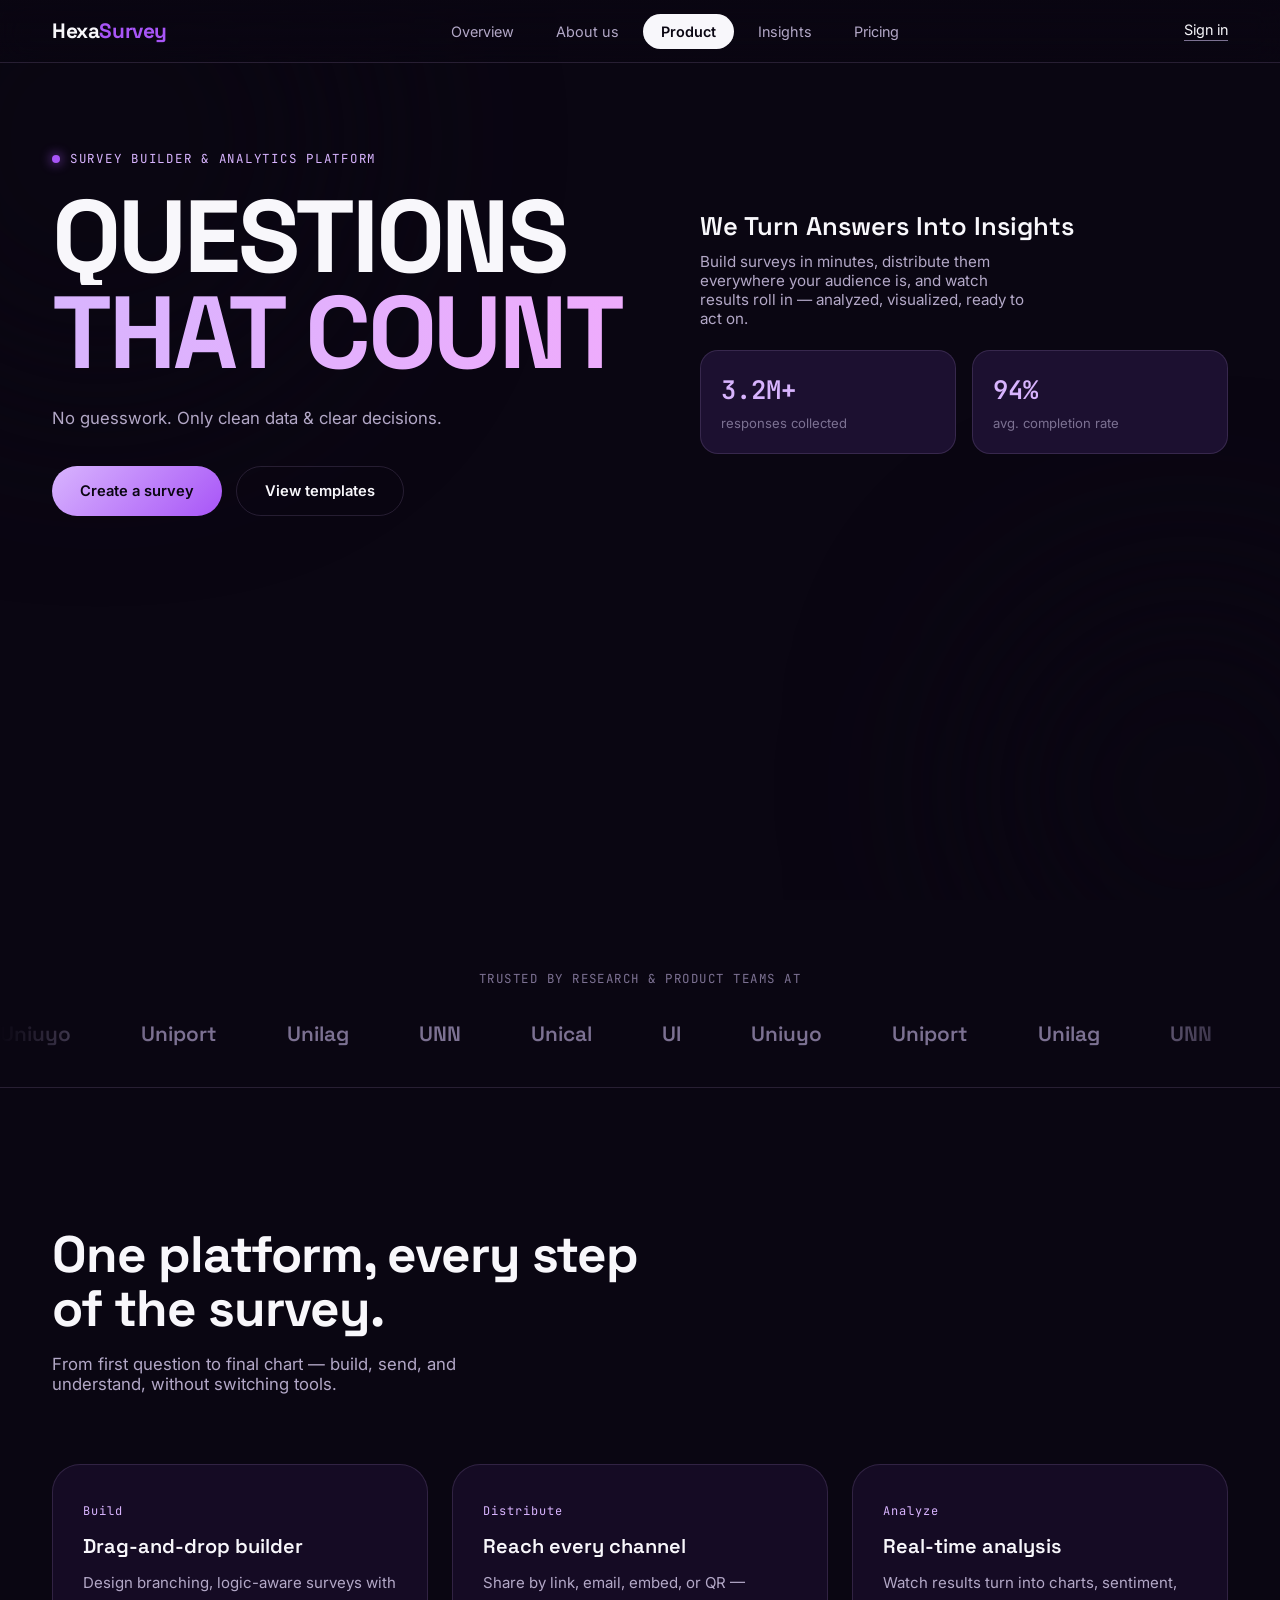
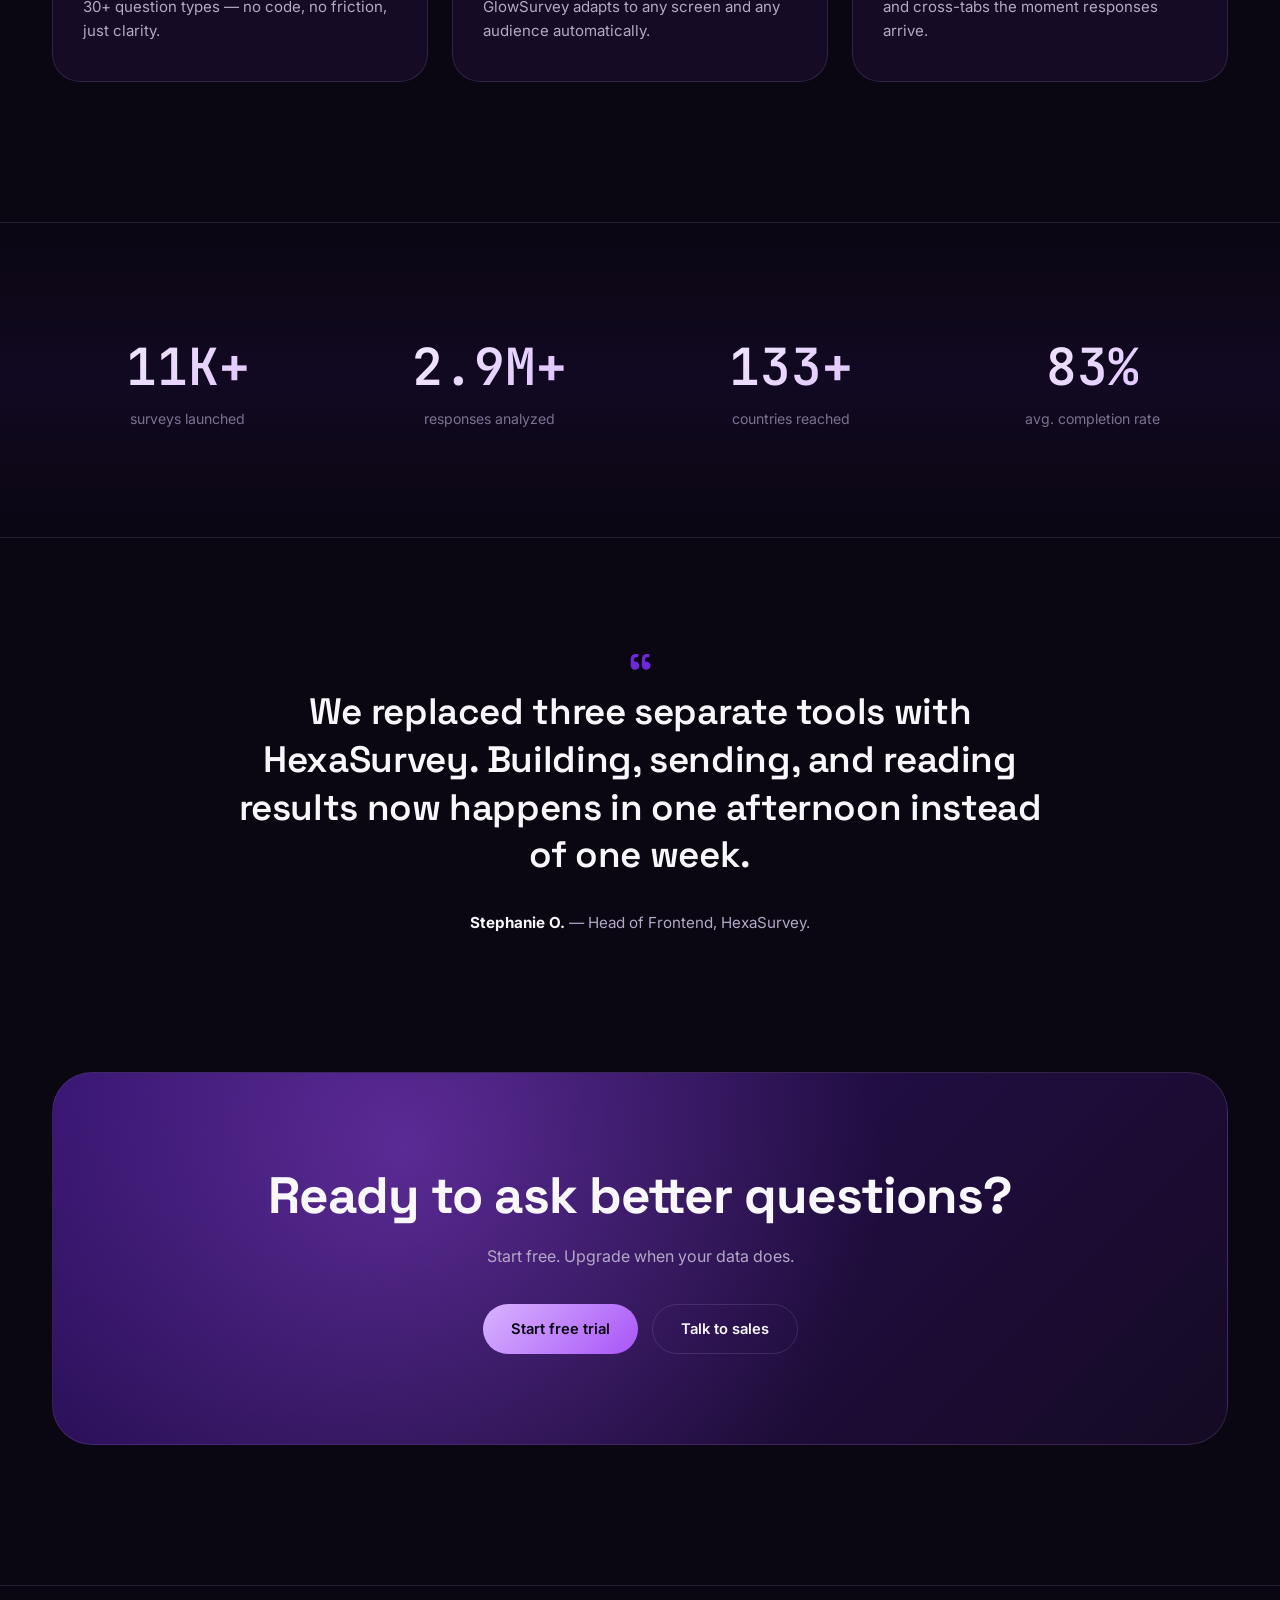
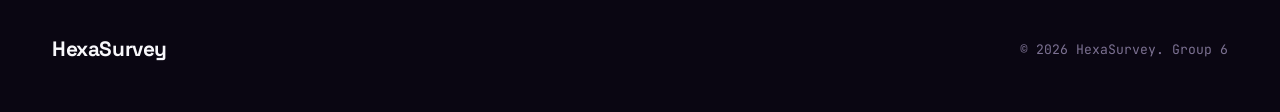
==== index.html @ d0b036c4 "Still working" ====
<!DOCTYPE html>
<html lang="en">
<head>
<meta charset="UTF-8">
<meta name="viewport" content="width=device-width, initial-scale=1.0">
<title>GlowSurvey - Group 6</title>
<link rel="preconnect" href="https://fonts.googleapis.com">
<link rel="preconnect" href="https://fonts.gstatic.com" crossorigin>
<link href="https://fonts.googleapis.com/css2?family=Space+Grotesk:wght@500;600;700&family=Inter:wght@400;500;600&family=JetBrains+Mono:wght@400;500;600&display=swap" rel="stylesheet">
<link rel="stylesheet" href="surv-land.css">
</head>
<body>

<header class="nav">
  <div class="nav-inner">
    <div class="logo">Hexa<span class="x">Survey</span></div>
    <ul class="nav-links">
      <li><a href="#features">Overview</a></li>
      <li><a href="about-us.html">About us</a></li>
      <li><a href="#" class="active">Product</a></li>
      <li><a href="#metrics">Insights</a></li>
      <li><a href="#pricing">Pricing</a></li>
    </ul>
    <span style="margin-left: 100px;" class="bar">🪝</span>
    <a href="auth.html" class="sign-in nav-cta">Sign in</a>
  </div>
  <div class="wrappednav">
       <ul class="nav-linkss">
      <li><a href="#features">Overview</a></li>
      <li><a href="about-us.html">About us</a></li>
      <li><a href="#" class="active">Product</a></li>
      <li><a href="#metrics">Insights</a></li>
      <li><a href="#pricing">Pricing</a></li>
    </ul>
  </div>
</header>

<section class="hero">
  <div class="blob blob-1" id="blob1"></div>
  <div class="blob blob-2" id="blob2"></div>
  <div class="wrap hero-grid">
    <div>
      <div class="eyebrow">Survey Builder &amp; Analytics Platform</div>
      <h1 class="headline">
        <span><em>Questions</em></span>
        <span><em>That Count</em></span>
      </h1>
      <p class="hero-sub">No guesswork. Only clean data &amp; clear decisions.</p>
      <div class="hero-ctas">
        <button class="btn btn-primary"><a href="auth.html"> Create a survey </a></button>
        <button class="btn btn-ghost">View templates</button>
      </div>
    </div>

    <div class="hero-right">
      <div class="hero-right-head">
        <h2>We Turn Answers Into Insights</h2>
        <p>Build surveys in minutes, distribute them everywhere your audience is, and watch results roll in — analyzed, visualized, ready to act on.</p>
      </div>

      <div class="stat-cards">
        <div class="stat-card">
          <div class="num">3.2M+</div>
          <div class="label">responses collected</div>
        </div>
        <div class="stat-card">
          <div class="num">94%</div>
          <div class="label">avg. completion rate</div>
        </div>
      </div>
    </div>
  </div>
</section>

<section class="logos-section">
  <div class="logos-label">Trusted by research &amp; product teams at</div>
  <div class="marquee">
    <div class="marquee-track">
      <span>Uniuyo</span><span>Uniport</span><span>Unilag</span><span>UNN</span><span>Unical</span><span>UI</span>
      <span>Uniuyo</span><span>Uniport</span><span>Unilag</span><span>UNN</span><span>Unical</span><span>UI</span>
    </div>
  </div>
</section>

<section class="features" id="features">
  <div class="wrap">
    <div class="section-head reveal">
      <h2>One platform, every step of the survey.</h2>
      <p>From first question to final chart — build, send, and understand, without switching tools.</p>
    </div>

    <div class="feature-grid stagger">
      <div class="feature-card reveal" style="--i:0">
        <span class="feature-tag">Build</span>
      
        <h3>Drag-and-drop builder</h3>
        <p>Design branching, logic-aware surveys with 30+ question types — no code, no friction, just clarity.</p>
      </div>
      <div class="feature-card reveal" style="--i:1">
        <span class="feature-tag">Distribute</span>
       
        <h3>Reach every channel</h3>
        <p>Share by link, email, embed, or QR — GlowSurvey adapts to any screen and any audience automatically.</p>
      </div>
      <div class="feature-card reveal" style="--i:2">
        <span class="feature-tag">Analyze</span>
     
        <h3>Real-time analysis</h3>
        <p>Watch results turn into charts, sentiment, and cross-tabs the moment responses arrive.</p>
      </div>
    </div>
  </div>
</section>

<section class="metrics" id="metrics">
  <div class="wrap metrics-grid stagger">
    <div class="metric reveal reveal-scale" style="--i:0"><div class="num" data-count="12000" data-suffix="+">0</div><div class="label">surveys launched</div></div>
    <div class="metric reveal reveal-scale" style="--i:1"><div class="num" data-count="3200000" data-suffix="+">0</div><div class="label">responses analyzed</div></div>
    <div class="metric reveal reveal-scale" style="--i:2"><div class="num" data-count="150" data-suffix="+">0</div><div class="label">countries reached</div></div>
    <div class="metric reveal reveal-scale" style="--i:3"><div class="num" data-count="94" data-suffix="%">0</div><div class="label">avg. completion rate</div></div>
  </div>
</section>

<section class="testimonial">
  <div class="wrap reveal reveal-scale">
    <span class="quote-mark">&ldquo;</span>
    <blockquote>We replaced three separate tools with HexaSurvey. Building, sending, and reading results now happens in one afternoon instead of one week.</blockquote>
    <div class="testimonial-author"><strong>Stephanie O.</strong> — Head of Frontend, HexaSurvey.</div>
  </div>
</section>

<section class="cta-band reveal reveal-scale" id="pricing">
  <h2>Ready to ask better questions?</h2>
  <p>Start free. Upgrade when your data does.</p>
  <div class="hero-ctas">
    <button class="btn btn-primary"><a href="auth.html">Start free trial</a></button>
    <button class="btn btn-ghost">Talk to sales</button>
  </div>
</section>

<footer>
  <div class="wrap footer-inner">
    <div class="logo" style="animation:none; opacity:1;">HexaSurvey</div>
  
    <div class="footer-copy">© 2026 HexaSurvey. Group 6</div>
  </div>
</footer>

<script>
  const bar = document.querySelector('.bar')
  bar.addEventListener('click', ()=>{
    document.querySelector('.wrappednav').style.display = 'flex'
  })
//  const navLists = document.querySelectorAll('')
 // navLists.addEventListener('click', ()=>{
 //    document.querySelector('.wrappednav').style.display = 'none'
 // }) 
  const revealEls = document.querySelectorAll('.reveal');
  const io = new IntersectionObserver((entries) => {
    entries.forEach(entry => {
      if (entry.isIntersecting){
        entry.target.classList.add('in-view');
        io.unobserve(entry.target);
      }
    });
  }, { threshold: 0.18, rootMargin: '0px 0px -60px 0px' });
  revealEls.forEach(el => io.observe(el));

  const counters = document.querySelectorAll('[data-count]');
  const formatNum = (n) => n >= 1000000 ? (n/1000000).toFixed(1).replace(/\.0$/,'') + 'M'
                        : n >= 1000 ? (n/1000).toFixed(0) + 'K'
                        : n.toString();
  const counterIO = new IntersectionObserver((entries) => {
    entries.forEach(entry => {
      if (!entry.isIntersecting) return;
      const el = entry.target;
      const target = parseInt(el.dataset.count, 10);
      const suffix = el.dataset.suffix || '';
      const duration = 1600;
      const start = performance.now();
      function tick(now){
        const progress = Math.min((now - start) / duration, 1);
        const eased = 1 - Math.pow(1 - progress, 3);
        el.textContent = formatNum(Math.floor(target * eased)) + suffix;
        if (progress < 1) requestAnimationFrame(tick);
      }
      requestAnimationFrame(tick);
      counterIO.unobserve(el);
    });
  }, { threshold: 0.5 });
  counters.forEach(el => counterIO.observe(el));


  const blob1 = document.getElementById('blob1');
  const blob2 = document.getElementById('blob2');
  let ticking = false;
  window.addEventListener('scroll', () => {
    if (!ticking){
      requestAnimationFrame(() => {
        const y = window.scrollY;
        blob1.style.transform = `translate(${y*0.06}px, ${y*0.18}px)`;
        blob2.style.transform = `translate(${-y*0.05}px, ${-y*0.1}px)`;
        ticking = false;
      });
      ticking = true;
    }
  }, { passive: true });
</script>

</body>
</html>
---- surv-land.css ----
:root{
    --bg:            #0a0612;
    --bg-elevated:   #150b24;
    --bg-card:       #1c1030;
    --purple-900:    #2e1065;
    --purple-700:    #6d28d9;
    --purple-500:    #a855f7;
    --purple-300:    #d8b4fe;
    --pink-glow:     #f0abfc;
    --white:         #f8f7fb;
    --muted:         #b3a8c7;
    --muted-dim:     #7c7192;
    --border:        rgba(216,180,254,0.14);


    --font-display: 'Space Grotesk', 'Arial Black', sans-serif;
    --font-body:    'Inter', sans-serif;
    --font-mono:    'JetBrains Mono', monospace;

    
    --fs-hero: clamp(3.2rem, 8vw, 6.4rem);
    --fs-h2:   clamp(2rem, 4.2vw, 3.2rem);
    --fs-h3:   1.4rem;
    --fs-body: 1rem;
    --fs-sm:   0.85rem;

    --maxw: 1240px;
    --radius-lg: 28px;
    --radius-md: 18px;
    --radius-pill: 999px;
    --gap: 24px;

    --ease-out: cubic-bezier(.16,.84,.44,1);
    --dur-slow: 900ms;
    --dur-med: 600ms;
  }

  @media (prefers-reduced-motion: reduce){
    *{ animation-duration: 0.01ms !important; animation-iteration-count: 1 !important; transition-duration: 0.01ms !important; scroll-behavior: auto !important; }
  }

  *{ box-sizing: border-box; margin:0; padding:0; }
  html{ scroll-behavior: smooth; }
  body{
    background: var(--bg);
    color: var(--white);
    font-family: var(--font-body);
    overflow-x: hidden;
    -webkit-font-smoothing: antialiased;
  }
  a{ color: inherit; text-decoration:none; }
  ul{ list-style:none; }
  img,svg{ display:block; max-width:100%; }
  ::selection{ background: var(--purple-500); color: var(--bg); }

  section{ position: relative; }
  .wrap{ max-width: var(--maxw); margin: 0 auto; padding: 0 32px; }

  a:focus-visible, button:focus-visible{
    outline: 2px solid var(--purple-300);
    outline-offset: 3px;
  }
  .reveal{
    opacity: 0;
    transform: translateY(36px);
    transition: opacity var(--dur-slow) var(--ease-out), transform var(--dur-slow) var(--ease-out);
    will-change: transform, opacity;
  }
  .reveal.in-view{ opacity: 1; transform: translateY(0); }
  .reveal-left{ transform: translateX(-48px); }
  .reveal-left.in-view{ transform: translateX(0); }
  .reveal-right{ transform: translateX(48px); }
  .reveal-right.in-view{ transform: translateX(0); }
  .reveal-scale{ transform: scale(.88); }
  .reveal-scale.in-view{ transform: scale(1); }
  .stagger > *{ transition-delay: calc(var(--i, 0) * 90ms); }

  header.nav{
    position: fixed; top:0; left:0; right:0; z-index: 100;
    backdrop-filter: blur(14px);
    background: linear-gradient(180deg, rgba(10,6,18,0.75), rgba(10,6,18,0.35));
    border-bottom: 1px solid var(--border);
  }
  .nav-inner{
    display:flex; align-items:center; justify-content:space-between;
    padding: 18px 32px; max-width: var(--maxw); margin:0 auto;
  }
  .logo{
    font-family: var(--font-display);
    font-weight: 700; font-size: 1.3rem; letter-spacing: -0.02em;
    display:flex; align-items:center;
  }
  .logo .x{ color: var(--purple-500); }
  .nav-links{ display:flex; align-items:center; gap: 6px; }
  .nav-links li a{
    font-size: 0.9rem; color: var(--muted); padding: 9px 18px; border-radius: var(--radius-pill);
    transition: color .3s, background .3s;
  }
  .nav-links li a:hover{ color: var(--white); }
  .nav-links li a.active{
    background: var(--white); color: var(--bg); font-weight: 600;
  }
  .sign-in{ font-size: 0.9rem; border-bottom: 1px solid var(--muted-dim); padding-bottom: 2px; transition: border-color .3s, color .3s; }
  .sign-in:hover{ border-color: var(--white); color: var(--white); }
  .nav-links li, .nav-cta{ opacity:0; transform: translateY(-14px); animation: navDrop .6s var(--ease-out) forwards; }
  .logo{ opacity:0; animation: navDrop .6s var(--ease-out) forwards; }
  .nav-links li:nth-child(1){ animation-delay: .05s; }
  .nav-links li:nth-child(2){ animation-delay: .12s; }
  .nav-links li:nth-child(3){ animation-delay: .19s; }
  .nav-links li:nth-child(4){ animation-delay: .26s; }
  .nav-links li:nth-child(5){ animation-delay: .33s; }
  .nav-cta{ animation-delay: .4s; }
  @keyframes navDrop{ to{ opacity:1; transform: translateY(0); } }

  .hero{
    min-height: 100vh;
    padding: 150px 0 90px;
    position: relative;
    overflow: hidden;
    background: var(--bg);
  }
  .blob{
    position:absolute; border-radius:50%; filter: blur(90px); pointer-events:none;
    background: var(--bg);
    will-change: transform;
  }
  .blob-1{ width:520px; height:520px; top:-120px; left:-160px; }
  .blob-2{ width:420px; height:420px; bottom:-100px; right:-120px; background-color: var(--bg); }

  .hero-grid{
    display:grid; grid-template-columns: 1.15fr 1fr; gap: 40px; align-items:center;
    position: relative; z-index:2;
  }
  .eyebrow{
    font-family: var(--font-mono); font-size: 0.78rem; letter-spacing: 0.14em; text-transform: uppercase;
    color: var(--purple-300); margin-bottom: 22px; display:flex; align-items:center; gap:10px;
  }
  .eyebrow::before{ content:''; width:8px; height:8px; border-radius:50%; background: var(--purple-500); box-shadow: 0 0 12px var(--purple-500); animation: pulseDot 1.8s ease-in-out infinite; }
  @keyframes pulseDot{ 0%,100%{ opacity:1; transform:scale(1);} 50%{ opacity:.4; transform:scale(1.4);} }

  h1.headline{
    font-family: var(--font-display); font-weight: 700; letter-spacing: -0.03em;
    font-size: var(--fs-hero); line-height: 0.94; text-transform: uppercase;
  }
  h1.headline span{ display:block; overflow:hidden; }
  h1.headline span em{
    font-style: normal; display:block;
    transform: translateY(110%); animation: lineUp 1s var(--ease-out) forwards;
  }
  h1.headline span:nth-child(2) em{ animation-delay: .12s; background: linear-gradient(90deg, var(--purple-300), var(--pink-glow)); -webkit-background-clip:text; background-clip:text; color:transparent; }
  @keyframes lineUp{ to{ transform: translateY(0); } }

  .hero-sub{
    margin-top: 26px; color: var(--muted); font-size: 1.05rem; max-width: 420px;
    opacity:0; animation: fadeUp 1s var(--ease-out) forwards; animation-delay: .5s;
  }
  @keyframes fadeUp{ from{ opacity:0; transform: translateY(20px);} to{ opacity:1; transform:translateY(0);} }

  .hero-ctas{ display:flex; gap:14px; margin-top: 38px; opacity:0; animation: fadeUp 1s var(--ease-out) forwards; animation-delay: .65s; }
  .btn{
    font-family: var(--font-body); font-weight: 600; font-size: 0.92rem;
    padding: 15px 28px; border-radius: var(--radius-pill); cursor:pointer; border: none;
    transition: transform .35s var(--ease-out), box-shadow .35s var(--ease-out), background .35s;
  }
  .btn-primary{
    background: linear-gradient(135deg, var(--purple-300), var(--purple-500));
    color: var(--bg);
   
  }
  .btn-primary:hover{ transform: translateY(-3px); }
  .btn-ghost{
    background: transparent; color: var(--white); border: 1px solid var(--border);
  }
  .btn-ghost:hover{ border-color: var(--purple-300); transform: translateY(-3px); }

  
  .hero-right{ display:flex; flex-direction: column; gap: 22px; }
  .hero-right-head{ opacity:0; animation: fadeUp 1s var(--ease-out) forwards; animation-delay: .3s; }
  .hero-right-head h2{
    font-family: var(--font-display); font-size: 1.6rem; font-weight: 600; line-height:1.2; margin-bottom:10px;
  }
  .hero-right-head p{ color: var(--muted); font-size: 0.95rem; max-width: 340px; }

   .stat-cards{ display:flex; gap: 16px; }
  .stat-card{
    flex:1; background: var(--bg-card); border: 1px solid var(--border); border-radius: var(--radius-md);
    padding: 22px 20px; opacity:0; transform: translateY(30px);
    animation: fadeUp .9s var(--ease-out) forwards;
  }
  .stat-card:nth-child(1){ animation-delay: .6s; }
  .stat-card:nth-child(2){ animation-delay: .75s; }
  .stat-card .num{
    font-family: var(--font-mono); font-size: 1.6rem; font-weight: 600; color: var(--purple-300);
  }
  .stat-card .label{ font-size: 0.82rem; color: var(--muted-dim); margin-top: 8px; }

  .logos-section{ padding: 70px 0 40px; border-bottom: 1px solid var(--border); }
  .logos-label{ text-align:center; font-family: var(--font-mono); font-size:0.78rem; letter-spacing:.12em; text-transform:uppercase; color: var(--muted-dim); margin-bottom: 34px; }
  .marquee{ overflow:hidden; position: relative; mask-image: linear-gradient(90deg, transparent, black 12%, black 88%, transparent); }
  .marquee-track{ display:flex; gap: 70px; width: max-content; animation: scrollLeft 26s linear infinite; }
  .marquee-track span{ font-family: var(--font-display); font-weight:600; font-size:1.3rem; color: var(--muted-dim); white-space:nowrap; }
  @keyframes scrollLeft{ from{ transform: translateX(0);} to{ transform: translateX(-50%);} }

  .features{ padding: 140px 0; }
  .section-head{ max-width: 640px; margin-bottom: 70px; }
  .section-head .eyebrow{ margin-bottom:16px; }
  .section-head h2{ font-family: var(--font-display); font-size: var(--fs-h2); font-weight:700; letter-spacing:-0.02em; line-height:1.05; }
  .section-head p{ color: var(--muted); margin-top: 18px; font-size:1.05rem; max-width: 480px; }

  .feature-grid{ display:grid; grid-template-columns: repeat(3, 1fr); gap: var(--gap); }
  .feature-card{
    background: var(--bg-elevated); border:1px solid var(--border); border-radius: var(--radius-lg);
    padding: 38px 30px; transition: transform .5s var(--ease-out), border-color .5s;
  }
  .feature-card:hover{ transform: translateY(-8px); border-color: var(--purple-500); }
  .feature-icon{
    width:52px; height:52px; border-radius: 14px; display:flex; align-items:center; justify-content:center;
    background: linear-gradient(135deg, var(--purple-900), var(--purple-700)); margin-bottom: 26px;
  }
  .feature-card h3{ font-family: var(--font-display); font-size: 1.25rem; font-weight:600; margin-bottom: 12px; }
  .feature-card p{ color: var(--muted); font-size: 0.94rem; line-height:1.6; }
  .feature-tag{ font-family: var(--font-mono); font-size:0.75rem; color: var(--purple-300); margin-bottom:14px; display:block; letter-spacing:.08em; }

  .metrics{
    padding: 110px 0; background: linear-gradient(180deg, transparent, rgba(109,40,217,0.08), transparent);
    border-top:1px solid var(--border); border-bottom:1px solid var(--border);
  }
  .metrics-grid{ display:grid; grid-template-columns: repeat(4,1fr); gap: 30px; text-align:center; }
  .metric .num{
    font-family: var(--font-mono); font-weight:600; font-size: clamp(2.2rem, 4vw, 3.2rem);
    background: linear-gradient(135deg, var(--white), var(--purple-300));
    -webkit-background-clip:text; background-clip:text; color:transparent;
  }
  .metric .label{ color: var(--muted-dim); font-size:0.88rem; margin-top:10px; }

  .testimonial{ padding: 140px 0; text-align:center; }
  .testimonial blockquote{
    font-family: var(--font-display); font-size: clamp(1.5rem, 3vw, 2.3rem); font-weight:600;
    max-width: 820px; margin: 0 auto; line-height:1.3; letter-spacing:-0.01em;
  }
  .testimonial .quote-mark{ font-size: 4rem; color: var(--purple-700); line-height:0; display:block; margin-bottom: 10px; font-family: var(--font-display); }
  .testimonial-author{ margin-top: 34px; color: var(--muted); font-size:0.95rem; }
  .testimonial-author strong{ color: var(--white); }

  .cta-band{
    margin: 0 32px 140px; max-width: calc(var(--maxw) - 64px); margin-left:auto; margin-right:auto;
    border-radius: 40px; padding: 90px 60px; text-align:center; position: relative; overflow:hidden;
    background: linear-gradient(135deg, var(--purple-900), var(--bg-elevated));
    border: 1px solid var(--border);
  }
  .cta-band::before{
    content:''; position:absolute; inset:0;
    background: radial-gradient(circle at 30% 20%, rgba(168,85,247,0.4), transparent 55%);
    animation: driftGlow 8s ease-in-out infinite alternate;
  }
  @keyframes driftGlow{ from{ transform: translate(0,0);} to{ transform: translate(40px,20px);} }
  .cta-band h2{ font-family: var(--font-display); font-size: var(--fs-h2); font-weight:700; letter-spacing:-0.02em; position:relative; z-index:2; }
  .cta-band p{ color: var(--muted); margin: 18px 0 36px; position:relative; z-index:2; }
  .cta-band .hero-ctas{ justify-content:center; position:relative; z-index:2; opacity:1; animation:none; }

  footer{ padding: 50px 0; border-top: 1px solid var(--border); }
  .footer-inner{ display:flex; justify-content:space-between; align-items:center; flex-wrap:wrap; gap:16px; }
  .footer-links{ display:flex; gap: 28px; }
  .footer-links a{ color: var(--muted-dim); font-size:0.88rem; transition: color .3s; }
  .footer-links a:hover{ color: var(--white); }
  .footer-copy{ color: var(--muted-dim); font-size:0.82rem; font-family: var(--font-mono); }

  .wrappednav{
      display: none; flex-direction: column; padding: 20px; height: 100vh;}
    .wrappednav .nav-linkss li{ font-size: 20px;margin-bottom: 20px;}

  .bar{display: none;}

  @media (max-width: 800px){
    .hero-grid{ grid-template-columns: 1fr; }
    .hero{ padding-top: 130px; }
    .nav-links{ display:none; }
    .feature-grid{ grid-template-columns: 1fr; }
    .metrics-grid{ grid-template-columns: repeat(2,1fr); }
    .cta-band{ margin: 0 16px 100px; padding: 60px 30px; }
    .stat-cards{ flex-direction:column; }
    .bar{display: flex;}
  }
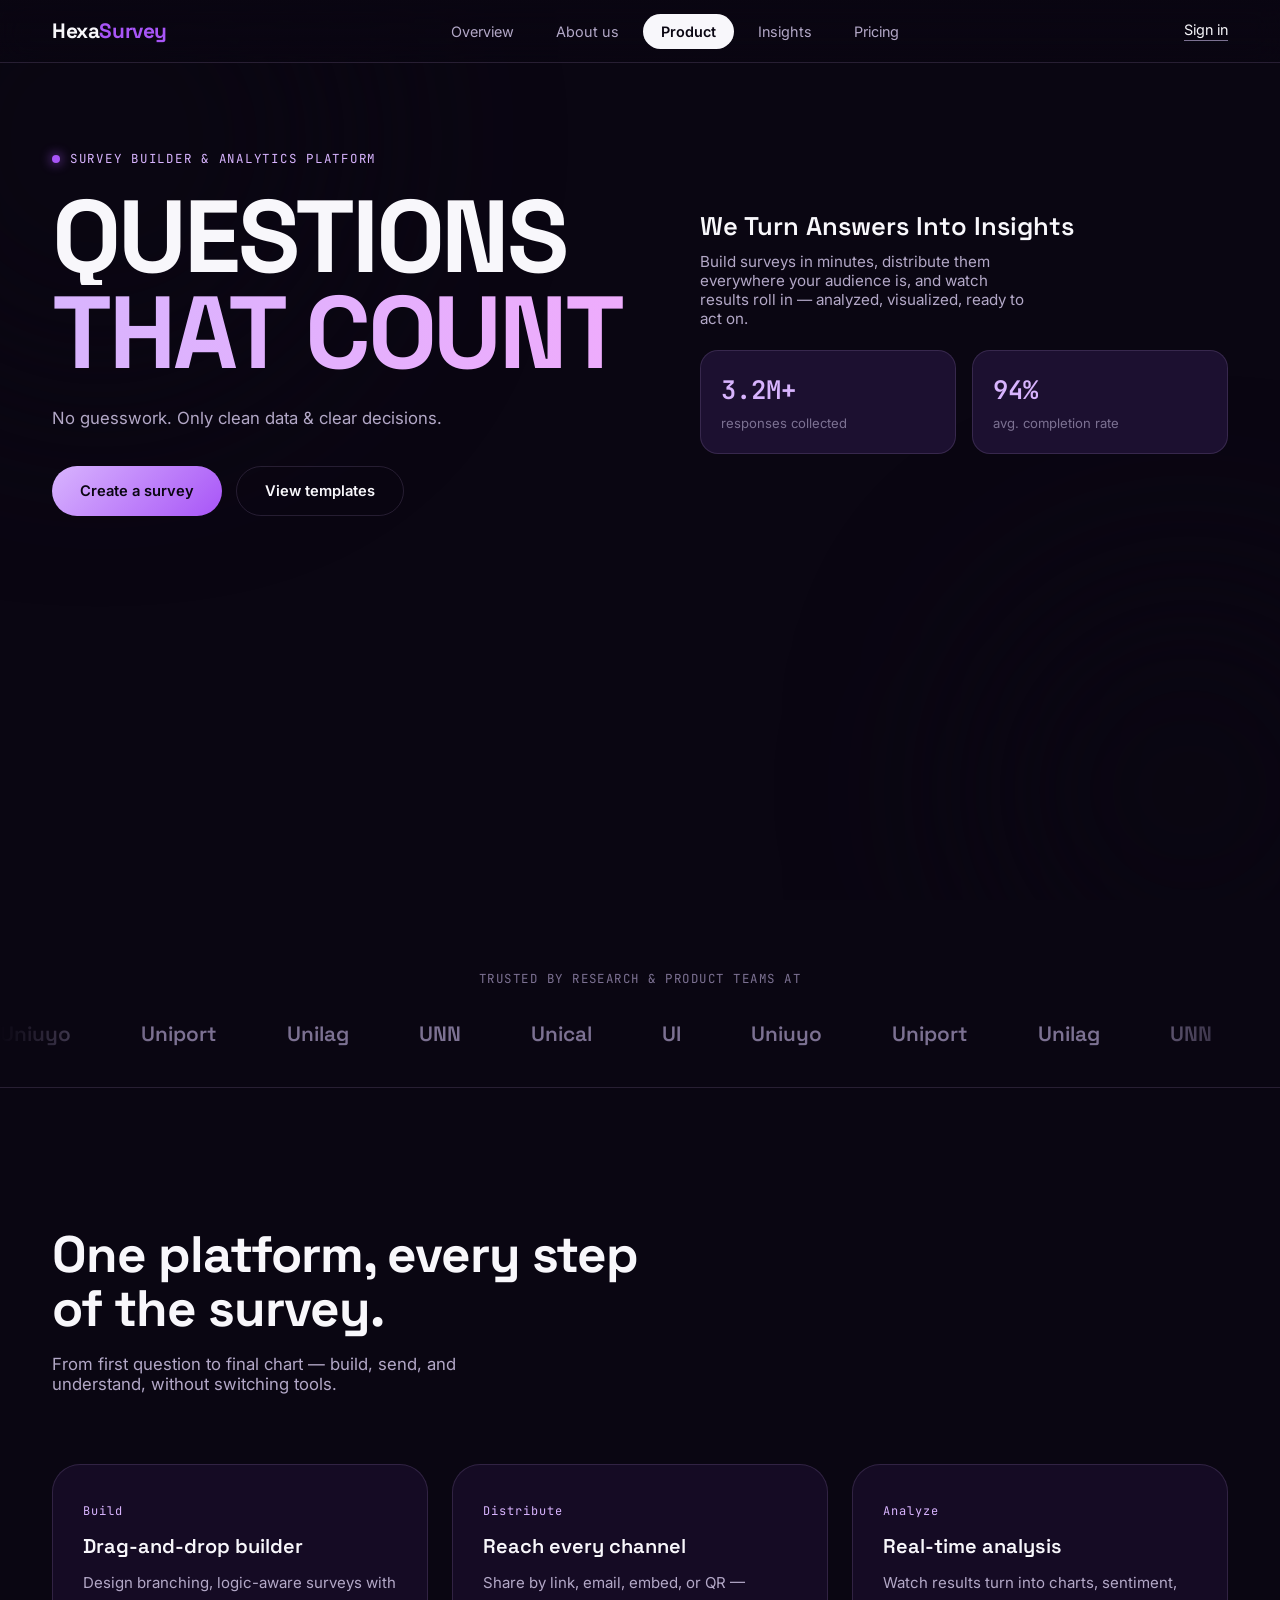
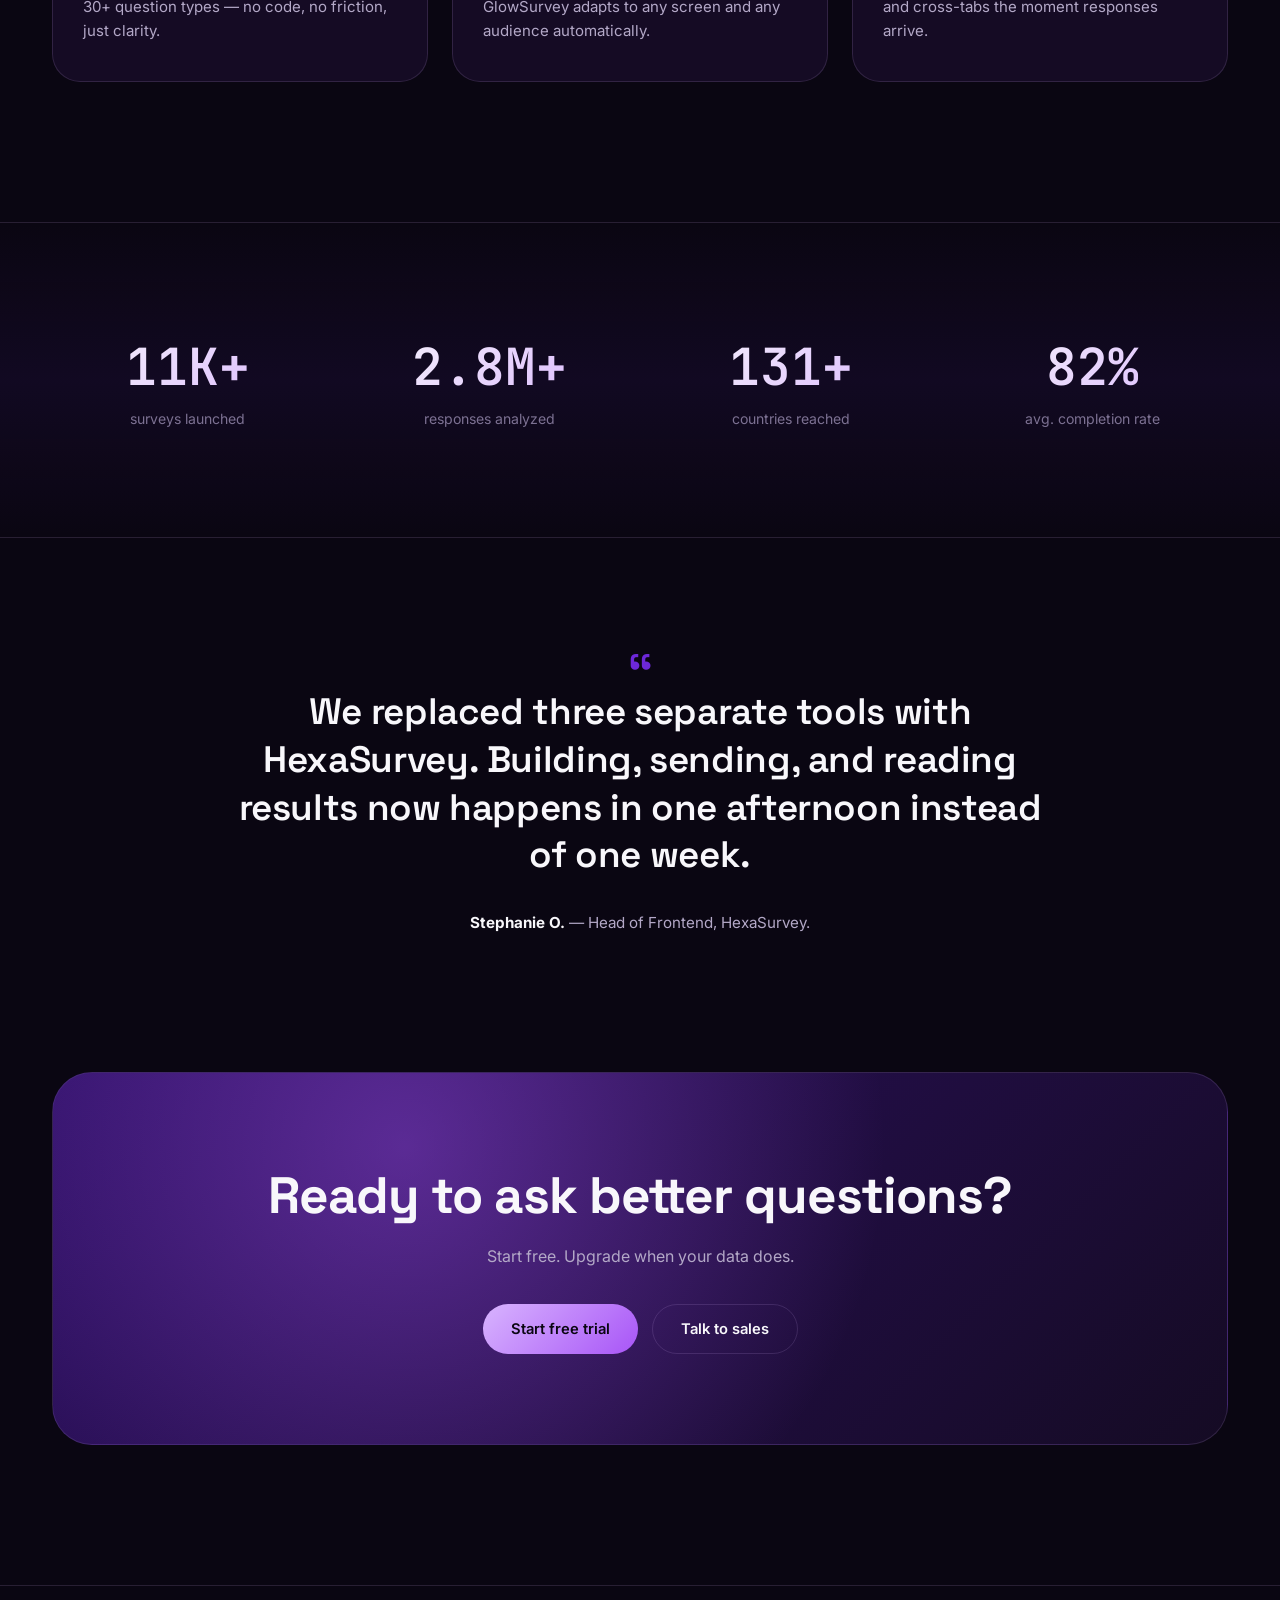
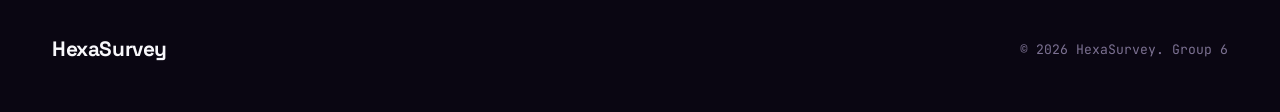
==== commit b139a5b7: "Working out feats" ====
--- a/index.html
+++ b/index.html
@@ -7,6 +7,7 @@
 <link rel="preconnect" href="https://fonts.googleapis.com">
 <link rel="preconnect" href="https://fonts.gstatic.com" crossorigin>
 <link href="https://fonts.googleapis.com/css2?family=Space+Grotesk:wght@500;600;700&family=Inter:wght@400;500;600&family=JetBrains+Mono:wght@400;500;600&display=swap" rel="stylesheet">
+<link rel="stylesheet" href="https://cdnjs.cloudflare.com/ajax/libs/font-awesome/6.4.0/css/all.min.css">
 <link rel="stylesheet" href="surv-land.css">
 </head>
 <body>
@@ -21,16 +22,20 @@
       <li><a href="#metrics">Insights</a></li>
       <li><a href="#pricing">Pricing</a></li>
     </ul>
-    <span style="margin-left: 100px;" class="bar">🪝</span>
-    <a href="auth.html" class="sign-in nav-cta">Sign in</a>
+    <div class="nav-actions">
+      <a href="auth.html" class="sign-in nav-cta">Sign in</a>
+      <div class="bar"><i class="fa-solid fa-bars"></i></div>
+    </div>
   </div>
   <div class="wrappednav">
-       <ul class="nav-linkss">
+    <div class="close-bar"><i class="fa-solid fa-xmark"></i></div>
+    <ul class="nav-linkss">
       <li><a href="#features">Overview</a></li>
       <li><a href="about-us.html">About us</a></li>
       <li><a href="#" class="active">Product</a></li>
       <li><a href="#metrics">Insights</a></li>
       <li><a href="#pricing">Pricing</a></li>
+      <li><a href="auth.html">Sign in</a></li>
     </ul>
   </div>
 </header>
@@ -92,19 +97,16 @@
     <div class="feature-grid stagger">
       <div class="feature-card reveal" style="--i:0">
         <span class="feature-tag">Build</span>
-      
         <h3>Drag-and-drop builder</h3>
         <p>Design branching, logic-aware surveys with 30+ question types — no code, no friction, just clarity.</p>
       </div>
       <div class="feature-card reveal" style="--i:1">
         <span class="feature-tag">Distribute</span>
-       
         <h3>Reach every channel</h3>
         <p>Share by link, email, embed, or QR — GlowSurvey adapts to any screen and any audience automatically.</p>
       </div>
       <div class="feature-card reveal" style="--i:2">
         <span class="feature-tag">Analyze</span>
-     
         <h3>Real-time analysis</h3>
         <p>Watch results turn into charts, sentiment, and cross-tabs the moment responses arrive.</p>
       </div>
@@ -141,20 +143,30 @@
 <footer>
   <div class="wrap footer-inner">
     <div class="logo" style="animation:none; opacity:1;">HexaSurvey</div>
-  
     <div class="footer-copy">© 2026 HexaSurvey. Group 6</div>
   </div>
 </footer>
 
 <script>
-  const bar = document.querySelector('.bar')
-  bar.addEventListener('click', ()=>{
-    document.querySelector('.wrappednav').style.display = 'flex'
-  })
-//  const navLists = document.querySelectorAll('')
- // navLists.addEventListener('click', ()=>{
- //    document.querySelector('.wrappednav').style.display = 'none'
- // }) 
+  const bar = document.querySelector('.bar');
+  const closeBtn = document.querySelector('.close-bar');
+  const wrappedNav = document.querySelector('.wrappednav');
+  const mobileLinks = document.querySelectorAll('.nav-linkss a');
+
+  bar.addEventListener('click', () => {
+    wrappedNav.classList.add('open');
+  });
+
+  closeBtn.addEventListener('click', () => {
+    wrappedNav.classList.remove('open');
+  });
+
+  mobileLinks.forEach(link => {
+    link.addEventListener('click', () => {
+      wrappedNav.classList.remove('open');
+    });
+  });
+
   const revealEls = document.querySelectorAll('.reveal');
   const io = new IntersectionObserver((entries) => {
     entries.forEach(entry => {
@@ -190,7 +202,6 @@
   }, { threshold: 0.5 });
   counters.forEach(el => counterIO.observe(el));
 
-
   const blob1 = document.getElementById('blob1');
   const blob2 = document.getElementById('blob2');
   let ticking = false;
--- a/surv-land.css
+++ b/surv-land.css
@@ -1,283 +1,335 @@
- :root{
-    --bg:            #0a0612;
-    --bg-elevated:   #150b24;
-    --bg-card:       #1c1030;
-    --purple-900:    #2e1065;
-    --purple-700:    #6d28d9;
-    --purple-500:    #a855f7;
-    --purple-300:    #d8b4fe;
-    --pink-glow:     #f0abfc;
-    --white:         #f8f7fb;
-    --muted:         #b3a8c7;
-    --muted-dim:     #7c7192;
-    --border:        rgba(216,180,254,0.14);
-
-
-    --font-display: 'Space Grotesk', 'Arial Black', sans-serif;
-    --font-body:    'Inter', sans-serif;
-    --font-mono:    'JetBrains Mono', monospace;
-
-    
-    --fs-hero: clamp(3.2rem, 8vw, 6.4rem);
-    --fs-h2:   clamp(2rem, 4.2vw, 3.2rem);
-    --fs-h3:   1.4rem;
-    --fs-body: 1rem;
-    --fs-sm:   0.85rem;
-
-    --maxw: 1240px;
-    --radius-lg: 28px;
-    --radius-md: 18px;
-    --radius-pill: 999px;
-    --gap: 24px;
-
-    --ease-out: cubic-bezier(.16,.84,.44,1);
-    --dur-slow: 900ms;
-    --dur-med: 600ms;
-  }
-
-  @media (prefers-reduced-motion: reduce){
-    *{ animation-duration: 0.01ms !important; animation-iteration-count: 1 !important; transition-duration: 0.01ms !important; scroll-behavior: auto !important; }
-  }
-
-  *{ box-sizing: border-box; margin:0; padding:0; }
-  html{ scroll-behavior: smooth; }
-  body{
-    background: var(--bg);
-    color: var(--white);
-    font-family: var(--font-body);
-    overflow-x: hidden;
-    -webkit-font-smoothing: antialiased;
-  }
-  a{ color: inherit; text-decoration:none; }
-  ul{ list-style:none; }
-  img,svg{ display:block; max-width:100%; }
-  ::selection{ background: var(--purple-500); color: var(--bg); }
-
-  section{ position: relative; }
-  .wrap{ max-width: var(--maxw); margin: 0 auto; padding: 0 32px; }
-
-  a:focus-visible, button:focus-visible{
-    outline: 2px solid var(--purple-300);
-    outline-offset: 3px;
-  }
-  .reveal{
-    opacity: 0;
-    transform: translateY(36px);
-    transition: opacity var(--dur-slow) var(--ease-out), transform var(--dur-slow) var(--ease-out);
-    will-change: transform, opacity;
-  }
-  .reveal.in-view{ opacity: 1; transform: translateY(0); }
-  .reveal-left{ transform: translateX(-48px); }
-  .reveal-left.in-view{ transform: translateX(0); }
-  .reveal-right{ transform: translateX(48px); }
-  .reveal-right.in-view{ transform: translateX(0); }
-  .reveal-scale{ transform: scale(.88); }
-  .reveal-scale.in-view{ transform: scale(1); }
-  .stagger > *{ transition-delay: calc(var(--i, 0) * 90ms); }
-
-  header.nav{
-    position: fixed; top:0; left:0; right:0; z-index: 100;
-    backdrop-filter: blur(14px);
-    background: linear-gradient(180deg, rgba(10,6,18,0.75), rgba(10,6,18,0.35));
-    border-bottom: 1px solid var(--border);
-  }
-  .nav-inner{
-    display:flex; align-items:center; justify-content:space-between;
-    padding: 18px 32px; max-width: var(--maxw); margin:0 auto;
-  }
-  .logo{
-    font-family: var(--font-display);
-    font-weight: 700; font-size: 1.3rem; letter-spacing: -0.02em;
-    display:flex; align-items:center;
-  }
-  .logo .x{ color: var(--purple-500); }
-  .nav-links{ display:flex; align-items:center; gap: 6px; }
-  .nav-links li a{
-    font-size: 0.9rem; color: var(--muted); padding: 9px 18px; border-radius: var(--radius-pill);
-    transition: color .3s, background .3s;
-  }
-  .nav-links li a:hover{ color: var(--white); }
-  .nav-links li a.active{
-    background: var(--white); color: var(--bg); font-weight: 600;
-  }
-  .sign-in{ font-size: 0.9rem; border-bottom: 1px solid var(--muted-dim); padding-bottom: 2px; transition: border-color .3s, color .3s; }
-  .sign-in:hover{ border-color: var(--white); color: var(--white); }
-  .nav-links li, .nav-cta{ opacity:0; transform: translateY(-14px); animation: navDrop .6s var(--ease-out) forwards; }
-  .logo{ opacity:0; animation: navDrop .6s var(--ease-out) forwards; }
-  .nav-links li:nth-child(1){ animation-delay: .05s; }
-  .nav-links li:nth-child(2){ animation-delay: .12s; }
-  .nav-links li:nth-child(3){ animation-delay: .19s; }
-  .nav-links li:nth-child(4){ animation-delay: .26s; }
-  .nav-links li:nth-child(5){ animation-delay: .33s; }
-  .nav-cta{ animation-delay: .4s; }
-  @keyframes navDrop{ to{ opacity:1; transform: translateY(0); } }
-
-  .hero{
-    min-height: 100vh;
-    padding: 150px 0 90px;
-    position: relative;
-    overflow: hidden;
-    background: var(--bg);
-  }
-  .blob{
-    position:absolute; border-radius:50%; filter: blur(90px); pointer-events:none;
-    background: var(--bg);
-    will-change: transform;
-  }
-  .blob-1{ width:520px; height:520px; top:-120px; left:-160px; }
-  .blob-2{ width:420px; height:420px; bottom:-100px; right:-120px; background-color: var(--bg); }
-
-  .hero-grid{
-    display:grid; grid-template-columns: 1.15fr 1fr; gap: 40px; align-items:center;
-    position: relative; z-index:2;
-  }
-  .eyebrow{
-    font-family: var(--font-mono); font-size: 0.78rem; letter-spacing: 0.14em; text-transform: uppercase;
-    color: var(--purple-300); margin-bottom: 22px; display:flex; align-items:center; gap:10px;
-  }
-  .eyebrow::before{ content:''; width:8px; height:8px; border-radius:50%; background: var(--purple-500); box-shadow: 0 0 12px var(--purple-500); animation: pulseDot 1.8s ease-in-out infinite; }
-  @keyframes pulseDot{ 0%,100%{ opacity:1; transform:scale(1);} 50%{ opacity:.4; transform:scale(1.4);} }
-
-  h1.headline{
-    font-family: var(--font-display); font-weight: 700; letter-spacing: -0.03em;
-    font-size: var(--fs-hero); line-height: 0.94; text-transform: uppercase;
-  }
-  h1.headline span{ display:block; overflow:hidden; }
-  h1.headline span em{
-    font-style: normal; display:block;
-    transform: translateY(110%); animation: lineUp 1s var(--ease-out) forwards;
-  }
-  h1.headline span:nth-child(2) em{ animation-delay: .12s; background: linear-gradient(90deg, var(--purple-300), var(--pink-glow)); -webkit-background-clip:text; background-clip:text; color:transparent; }
-  @keyframes lineUp{ to{ transform: translateY(0); } }
-
-  .hero-sub{
-    margin-top: 26px; color: var(--muted); font-size: 1.05rem; max-width: 420px;
-    opacity:0; animation: fadeUp 1s var(--ease-out) forwards; animation-delay: .5s;
-  }
-  @keyframes fadeUp{ from{ opacity:0; transform: translateY(20px);} to{ opacity:1; transform:translateY(0);} }
-
-  .hero-ctas{ display:flex; gap:14px; margin-top: 38px; opacity:0; animation: fadeUp 1s var(--ease-out) forwards; animation-delay: .65s; }
-  .btn{
-    font-family: var(--font-body); font-weight: 600; font-size: 0.92rem;
-    padding: 15px 28px; border-radius: var(--radius-pill); cursor:pointer; border: none;
-    transition: transform .35s var(--ease-out), box-shadow .35s var(--ease-out), background .35s;
-  }
-  .btn-primary{
-    background: linear-gradient(135deg, var(--purple-300), var(--purple-500));
-    color: var(--bg);
-   
-  }
-  .btn-primary:hover{ transform: translateY(-3px); }
-  .btn-ghost{
-    background: transparent; color: var(--white); border: 1px solid var(--border);
-  }
-  .btn-ghost:hover{ border-color: var(--purple-300); transform: translateY(-3px); }
-
+:root{
+  --bg:            #0a0612;
+  --bg-elevated:   #150b24;
+  --bg-card:       #1c1030;
+  --purple-900:    #2e1065;
+  --purple-700:    #6d28d9;
+  --purple-500:    #a855f7;
+  --purple-300:    #d8b4fe;
+  --pink-glow:     #f0abfc;
+  --white:         #f8f7fb;
+  --muted:         #b3a8c7;
+  --muted-dim:     #7c7192;
+  --border:        rgba(216,180,254,0.14);
+
+  --font-display: 'Space Grotesk', 'Arial Black', sans-serif;
+  --font-body:    'Inter', sans-serif;
+  --font-mono:    'JetBrains Mono', monospace;
   
-  .hero-right{ display:flex; flex-direction: column; gap: 22px; }
-  .hero-right-head{ opacity:0; animation: fadeUp 1s var(--ease-out) forwards; animation-delay: .3s; }
-  .hero-right-head h2{
-    font-family: var(--font-display); font-size: 1.6rem; font-weight: 600; line-height:1.2; margin-bottom:10px;
-  }
-  .hero-right-head p{ color: var(--muted); font-size: 0.95rem; max-width: 340px; }
-
-   .stat-cards{ display:flex; gap: 16px; }
-  .stat-card{
-    flex:1; background: var(--bg-card); border: 1px solid var(--border); border-radius: var(--radius-md);
-    padding: 22px 20px; opacity:0; transform: translateY(30px);
-    animation: fadeUp .9s var(--ease-out) forwards;
-  }
-  .stat-card:nth-child(1){ animation-delay: .6s; }
-  .stat-card:nth-child(2){ animation-delay: .75s; }
-  .stat-card .num{
-    font-family: var(--font-mono); font-size: 1.6rem; font-weight: 600; color: var(--purple-300);
-  }
-  .stat-card .label{ font-size: 0.82rem; color: var(--muted-dim); margin-top: 8px; }
-
-  .logos-section{ padding: 70px 0 40px; border-bottom: 1px solid var(--border); }
-  .logos-label{ text-align:center; font-family: var(--font-mono); font-size:0.78rem; letter-spacing:.12em; text-transform:uppercase; color: var(--muted-dim); margin-bottom: 34px; }
-  .marquee{ overflow:hidden; position: relative; mask-image: linear-gradient(90deg, transparent, black 12%, black 88%, transparent); }
-  .marquee-track{ display:flex; gap: 70px; width: max-content; animation: scrollLeft 26s linear infinite; }
-  .marquee-track span{ font-family: var(--font-display); font-weight:600; font-size:1.3rem; color: var(--muted-dim); white-space:nowrap; }
-  @keyframes scrollLeft{ from{ transform: translateX(0);} to{ transform: translateX(-50%);} }
-
-  .features{ padding: 140px 0; }
-  .section-head{ max-width: 640px; margin-bottom: 70px; }
-  .section-head .eyebrow{ margin-bottom:16px; }
-  .section-head h2{ font-family: var(--font-display); font-size: var(--fs-h2); font-weight:700; letter-spacing:-0.02em; line-height:1.05; }
-  .section-head p{ color: var(--muted); margin-top: 18px; font-size:1.05rem; max-width: 480px; }
-
-  .feature-grid{ display:grid; grid-template-columns: repeat(3, 1fr); gap: var(--gap); }
-  .feature-card{
-    background: var(--bg-elevated); border:1px solid var(--border); border-radius: var(--radius-lg);
-    padding: 38px 30px; transition: transform .5s var(--ease-out), border-color .5s;
-  }
-  .feature-card:hover{ transform: translateY(-8px); border-color: var(--purple-500); }
-  .feature-icon{
-    width:52px; height:52px; border-radius: 14px; display:flex; align-items:center; justify-content:center;
-    background: linear-gradient(135deg, var(--purple-900), var(--purple-700)); margin-bottom: 26px;
-  }
-  .feature-card h3{ font-family: var(--font-display); font-size: 1.25rem; font-weight:600; margin-bottom: 12px; }
-  .feature-card p{ color: var(--muted); font-size: 0.94rem; line-height:1.6; }
-  .feature-tag{ font-family: var(--font-mono); font-size:0.75rem; color: var(--purple-300); margin-bottom:14px; display:block; letter-spacing:.08em; }
-
-  .metrics{
-    padding: 110px 0; background: linear-gradient(180deg, transparent, rgba(109,40,217,0.08), transparent);
-    border-top:1px solid var(--border); border-bottom:1px solid var(--border);
-  }
-  .metrics-grid{ display:grid; grid-template-columns: repeat(4,1fr); gap: 30px; text-align:center; }
-  .metric .num{
-    font-family: var(--font-mono); font-weight:600; font-size: clamp(2.2rem, 4vw, 3.2rem);
-    background: linear-gradient(135deg, var(--white), var(--purple-300));
-    -webkit-background-clip:text; background-clip:text; color:transparent;
-  }
-  .metric .label{ color: var(--muted-dim); font-size:0.88rem; margin-top:10px; }
-
-  .testimonial{ padding: 140px 0; text-align:center; }
-  .testimonial blockquote{
-    font-family: var(--font-display); font-size: clamp(1.5rem, 3vw, 2.3rem); font-weight:600;
-    max-width: 820px; margin: 0 auto; line-height:1.3; letter-spacing:-0.01em;
-  }
-  .testimonial .quote-mark{ font-size: 4rem; color: var(--purple-700); line-height:0; display:block; margin-bottom: 10px; font-family: var(--font-display); }
-  .testimonial-author{ margin-top: 34px; color: var(--muted); font-size:0.95rem; }
-  .testimonial-author strong{ color: var(--white); }
-
-  .cta-band{
-    margin: 0 32px 140px; max-width: calc(var(--maxw) - 64px); margin-left:auto; margin-right:auto;
-    border-radius: 40px; padding: 90px 60px; text-align:center; position: relative; overflow:hidden;
-    background: linear-gradient(135deg, var(--purple-900), var(--bg-elevated));
-    border: 1px solid var(--border);
-  }
-  .cta-band::before{
-    content:''; position:absolute; inset:0;
-    background: radial-gradient(circle at 30% 20%, rgba(168,85,247,0.4), transparent 55%);
-    animation: driftGlow 8s ease-in-out infinite alternate;
-  }
-  @keyframes driftGlow{ from{ transform: translate(0,0);} to{ transform: translate(40px,20px);} }
-  .cta-band h2{ font-family: var(--font-display); font-size: var(--fs-h2); font-weight:700; letter-spacing:-0.02em; position:relative; z-index:2; }
-  .cta-band p{ color: var(--muted); margin: 18px 0 36px; position:relative; z-index:2; }
-  .cta-band .hero-ctas{ justify-content:center; position:relative; z-index:2; opacity:1; animation:none; }
-
-  footer{ padding: 50px 0; border-top: 1px solid var(--border); }
-  .footer-inner{ display:flex; justify-content:space-between; align-items:center; flex-wrap:wrap; gap:16px; }
-  .footer-links{ display:flex; gap: 28px; }
-  .footer-links a{ color: var(--muted-dim); font-size:0.88rem; transition: color .3s; }
-  .footer-links a:hover{ color: var(--white); }
-  .footer-copy{ color: var(--muted-dim); font-size:0.82rem; font-family: var(--font-mono); }
-
-  .wrappednav{
-      display: none; flex-direction: column; padding: 20px; height: 100vh;}
-    .wrappednav .nav-linkss li{ font-size: 20px;margin-bottom: 20px;}
-
-  .bar{display: none;}
-
-  @media (max-width: 800px){
-    .hero-grid{ grid-template-columns: 1fr; }
-    .hero{ padding-top: 130px; }
-    .nav-links{ display:none; }
-    .feature-grid{ grid-template-columns: 1fr; }
-    .metrics-grid{ grid-template-columns: repeat(2,1fr); }
-    .cta-band{ margin: 0 16px 100px; padding: 60px 30px; }
-    .stat-cards{ flex-direction:column; }
-    .bar{display: flex;}
-  }
+  --fs-hero: clamp(3.2rem, 8vw, 6.4rem);
+  --fs-h2:   clamp(2rem, 4.2vw, 3.2rem);
+  --fs-h3:   1.4rem;
+  --fs-body: 1rem;
+  --fs-sm:   0.85rem;
+
+  --maxw: 1240px;
+  --radius-lg: 28px;
+  --radius-md: 18px;
+  --radius-pill: 999px;
+  --gap: 24px;
+
+  --ease-out: cubic-bezier(.16,.84,.44,1);
+  --dur-slow: 900ms;
+  --dur-med: 600ms;
+}
+
+@media (prefers-reduced-motion: reduce){
+  *{ animation-duration: 0.01ms !important; animation-iteration-count: 1 !important; transition-duration: 0.01ms !important; scroll-behavior: auto !important; }
+}
+
+*{ box-sizing: border-box; margin:0; padding:0; }
+html{ scroll-behavior: smooth; }
+body{
+  background: var(--bg);
+  color: var(--white);
+  font-family: var(--font-body);
+  overflow-x: hidden;
+  -webkit-font-smoothing: antialiased;
+}
+a{ color: inherit; text-decoration:none; }
+ul{ list-style:none; }
+img,svg{ display:block; max-width:100%; }
+::selection{ background: var(--purple-500); color: var(--bg); }
+
+section{ position: relative; }
+.wrap{ max-width: var(--maxw); margin: 0 auto; padding: 0 32px; }
+
+a:focus-visible, button:focus-visible{
+  outline: 2px solid var(--purple-300);
+  outline-offset: 3px;
+}
+.reveal{
+  opacity: 0;
+  transform: translateY(36px);
+  transition: opacity var(--dur-slow) var(--ease-out), transform var(--dur-slow) var(--ease-out);
+  will-change: transform, opacity;
+}
+.reveal.in-view{ opacity: 1; transform: translateY(0); }
+.reveal-left{ transform: translateX(-48px); }
+.reveal-left.in-view{ transform: translateX(0); }
+.reveal-right{ transform: translateX(48px); }
+.reveal-right.in-view{ transform: translateX(0); }
+.reveal-scale{ transform: scale(.88); }
+.reveal-scale.in-view{ transform: scale(1); }
+.stagger > *{ transition-delay: calc(var(--i, 0) * 90ms); }
+
+header.nav{
+  position: fixed; top:0; left:0; right:0; z-index: 100;
+  backdrop-filter: blur(14px);
+  background: linear-gradient(180deg, rgba(10,6,18,0.75), rgba(10,6,18,0.35));
+  border-bottom: 1px solid var(--border);
+}
+.nav-inner{
+  display:flex; align-items:center; justify-content:space-between;
+  padding: 18px 32px; max-width: var(--maxw); margin:0 auto;
+}
+.logo{
+  font-family: var(--font-display);
+  font-weight: 700; font-size: 1.3rem; letter-spacing: -0.02em;
+  display:flex; align-items:center;
+}
+.logo .x{ color: var(--purple-500); }
+.nav-links{ display:flex; align-items:center; gap: 6px; }
+.nav-links li a{
+  font-size: 0.9rem; color: var(--muted); padding: 9px 18px; border-radius: var(--radius-pill);
+  transition: color .3s, background .3s;
+}
+.nav-links li a:hover{ color: var(--white); }
+.nav-links li a.active{
+  background: var(--white); color: var(--bg); font-weight: 600;
+}
+.nav-actions{
+  display: flex;
+  align-items: center;
+  gap: 20px;
+}
+.sign-in{ font-size: 0.9rem; border-bottom: 1px solid var(--muted-dim); padding-bottom: 2px; transition: border-color .3s, color .3s; }
+.sign-in:hover{ border-color: var(--white); color: var(--white); }
+.nav-links li, .nav-cta{ opacity:0; transform: translateY(-14px); animation: navDrop .6s var(--ease-out) forwards; }
+.logo{ opacity:0; animation: navDrop .6s var(--ease-out) forwards; }
+.nav-links li:nth-child(1){ animation-delay: .05s; }
+.nav-links li:nth-child(2){ animation-delay: .12s; }
+.nav-links li:nth-child(3){ animation-delay: .19s; }
+.nav-links li:nth-child(4){ animation-delay: .26s; }
+.nav-links li:nth-child(5){ animation-delay: .33s; }
+.nav-cta{ animation-delay: .4s; }
+@keyframes navDrop{ to{ opacity:1; transform: translateY(0); } }
+
+.bar{
+  display: none;
+  font-size: 1.5rem;
+  color: var(--white);
+  cursor: pointer;
+  transition: color 0.3s;
+}
+.bar:hover{
+  color: var(--purple-300);
+}
+
+.wrappednav{
+  position: fixed;
+  top: 0;
+  right: -100%;
+  width: 100%;
+  height: 100vh;
+  background: var(--bg-elevated);
+  z-index: 200;
+  display: flex;
+  flex-direction: column;
+  justify-content: center;
+  align-items: center;
+  transition: right 0.4s var(--ease-out);
+}
+.wrappednav.open{
+  right: 0;
+}
+.close-bar{
+  position: absolute;
+  top: 24px;
+  right: 32px;
+  font-size: 1.8rem;
+  color: var(--white);
+  cursor: pointer;
+  transition: color 0.3s;
+}
+.close-bar:hover{
+  color: var(--purple-500);
+}
+.nav-linkss{
+  display: flex;
+  flex-direction: column;
+  align-items: center;
+  gap: 24px;
+}
+.nav-linkss li a{
+  font-family: var(--font-display);
+  font-size: 1.8rem;
+  color: var(--muted);
+  transition: color 0.3s;
+}
+.nav-linkss li a:hover, .nav-linkss li a.active{
+  color: var(--purple-300);
+}
+
+.hero{
+  min-height: 100vh;
+  padding: 150px 0 90px;
+  position: relative;
+  overflow: hidden;
+  background: var(--bg);
+}
+.blob{
+  position:absolute; border-radius:50%; filter: blur(90px); pointer-events:none;
+  background: var(--bg);
+  will-change: transform;
+}
+.blob-1{ width:520px; height:520px; top:-120px; left:-160px; }
+.blob-2{ width:420px; height:420px; bottom:-100px; right:-120px; background-color: var(--bg); }
+
+.hero-grid{
+  display:grid; grid-template-columns: 1.15fr 1fr; gap: 40px; align-items:center;
+  position: relative; z-index:2;
+}
+.eyebrow{
+  font-family: var(--font-mono); font-size: 0.78rem; letter-spacing: 0.14em; text-transform: uppercase;
+  color: var(--purple-300); margin-bottom: 22px; display:flex; align-items:center; gap:10px;
+}
+.eyebrow::before{ content:''; width:8px; height:8px; border-radius:50%; background: var(--purple-500); box-shadow: 0 0 12px var(--purple-500); animation: pulseDot 1.8s ease-in-out infinite; }
+@keyframes pulseDot{ 0%,100%{ opacity:1; transform:scale(1);} 50%{ opacity:.4; transform:scale(1.4);} }
+
+h1.headline{
+  font-family: var(--font-display); font-weight: 700; letter-spacing: -0.03em;
+  font-size: var(--fs-hero); line-height: 0.94; text-transform: uppercase;
+}
+h1.headline span{ display:block; overflow:hidden; }
+h1.headline span em{
+  font-style: normal; display:block;
+  transform: translateY(110%); animation: lineUp 1s var(--ease-out) forwards;
+}
+h1.headline span:nth-child(2) em{ animation-delay: .12s; background: linear-gradient(90deg, var(--purple-300), var(--pink-glow)); -webkit-background-clip:text; background-clip:text; color:transparent; }
+@keyframes lineUp{ to{ transform: translateY(0); } }
+
+.hero-sub{
+  margin-top: 26px; color: var(--muted); font-size: 1.05rem; max-width: 420px;
+  opacity:0; animation: fadeUp 1s var(--ease-out) forwards; animation-delay: .5s;
+}
+@keyframes fadeUp{ from{ opacity:0; transform: translateY(20px);} to{ opacity:1; transform:translateY(0);} }
+
+.hero-ctas{ display:flex; gap:14px; margin-top: 38px; opacity:0; animation: fadeUp 1s var(--ease-out) forwards; animation-delay: .65s; }
+.btn{
+  font-family: var(--font-body); font-weight: 600; font-size: 0.92rem;
+  padding: 15px 28px; border-radius: var(--radius-pill); cursor:pointer; border: none;
+  transition: transform .35s var(--ease-out), box-shadow .35s var(--ease-out), background .35s;
+}
+.btn-primary{
+  background: linear-gradient(135deg, var(--purple-300), var(--purple-500));
+  color: var(--bg);
+}
+.btn-primary:hover{ transform: translateY(-3px); }
+.btn-ghost{
+  background: transparent; color: var(--white); border: 1px solid var(--border);
+}
+.btn-ghost:hover{ border-color: var(--purple-300); transform: translateY(-3px); }
+
+.hero-right{ display:flex; flex-direction: column; gap: 22px; }
+.hero-right-head{ opacity:0; animation: fadeUp 1s var(--ease-out) forwards; animation-delay: .3s; }
+.hero-right-head h2{
+  font-family: var(--font-display); font-size: 1.6rem; font-weight: 600; line-height:1.2; margin-bottom:10px;
+}
+.hero-right-head p{ color: var(--muted); font-size: 0.95rem; max-width: 340px; }
+
+.stat-cards{ display:flex; gap: 16px; }
+.stat-card{
+  flex:1; background: var(--bg-card); border: 1px solid var(--border); border-radius: var(--radius-md);
+  padding: 22px 20px; opacity:0; transform: translateY(30px);
+  animation: fadeUp .9s var(--ease-out) forwards;
+}
+.stat-card:nth-child(1){ animation-delay: .6s; }
+.stat-card:nth-child(2){ animation-delay: .75s; }
+.stat-card .num{
+  font-family: var(--font-mono); font-size: 1.6rem; font-weight: 600; color: var(--purple-300);
+}
+.stat-card .label{ font-size: 0.82rem; color: var(--muted-dim); margin-top: 8px; }
+
+.logos-section{ padding: 70px 0 40px; border-bottom: 1px solid var(--border); }
+.logos-label{ text-align:center; font-family: var(--font-mono); font-size:0.78rem; letter-spacing:.12em; text-transform:uppercase; color: var(--muted-dim); margin-bottom: 34px; }
+.marquee{ overflow:hidden; position: relative; mask-image: linear-gradient(90deg, transparent, black 12%, black 88%, transparent); }
+.marquee-track{ display:flex; gap: 70px; width: max-content; animation: scrollLeft 26s linear infinite; }
+.marquee-track span{ font-family: var(--font-display); font-weight:600; font-size:1.3rem; color: var(--muted-dim); white-space:nowrap; }
+@keyframes scrollLeft{ from{ transform: translateX(0);} to{ transform: translateX(-50%);} }
+
+.features{ padding: 140px 0; }
+.section-head{ max-width: 640px; margin-bottom: 70px; }
+.section-head .eyebrow{ margin-bottom:16px; }
+.section-head h2{ font-family: var(--font-display); font-size: var(--fs-h2); font-weight:700; letter-spacing:-0.02em; line-height:1.05; }
+.section-head p{ color: var(--muted); margin-top: 18px; font-size:1.05rem; max-width: 480px; }
+
+.feature-grid{ display:grid; grid-template-columns: repeat(3, 1fr); gap: var(--gap); }
+.feature-card{
+  background: var(--bg-elevated); border:1px solid var(--border); border-radius: var(--radius-lg);
+  padding: 38px 30px; transition: transform .5s var(--ease-out), border-color .5s;
+}
+.feature-card:hover{ transform: translateY(-8px); border-color: var(--purple-500); }
+.feature-icon{
+  width:52px; height:52px; border-radius: 14px; display:flex; align-items:center; justify-content:center;
+  background: linear-gradient(135deg, var(--purple-900), var(--purple-700)); margin-bottom: 26px;
+}
+.feature-card h3{ font-family: var(--font-display); font-size: 1.25rem; font-weight:600; margin-bottom: 12px; }
+.feature-card p{ color: var(--muted); font-size: 0.94rem; line-height:1.6; }
+.feature-tag{ font-family: var(--font-mono); font-size:0.75rem; color: var(--purple-300); margin-bottom:14px; display:block; letter-spacing:.08em; }
+
+.metrics{
+  padding: 110px 0; background: linear-gradient(180deg, transparent, rgba(109,40,217,0.08), transparent);
+  border-top:1px solid var(--border); border-bottom:1px solid var(--border);
+}
+.metrics-grid{ display:grid; grid-template-columns: repeat(4,1fr); gap: 30px; text-align:center; }
+.metric .num{
+  font-family: var(--font-mono); font-weight:600; font-size: clamp(2.2rem, 4vw, 3.2rem);
+  background: linear-gradient(135deg, var(--white), var(--purple-300));
+  -webkit-background-clip:text; background-clip:text; color:transparent;
+}
+.metric .label{ color: var(--muted-dim); font-size:0.88rem; margin-top:10px; }
+
+.testimonial{ padding: 140px 0; text-align:center; }
+.testimonial blockquote{
+  font-family: var(--font-display); font-size: clamp(1.5rem, 3vw, 2.3rem); font-weight:600;
+  max-width: 820px; margin: 0 auto; line-height:1.3; letter-spacing:-0.01em;
+}
+.testimonial .quote-mark{ font-size: 4rem; color: var(--purple-700); line-height:0; display:block; margin-bottom: 10px; font-family: var(--font-display); }
+.testimonial-author{ margin-top: 34px; color: var(--muted); font-size:0.95rem; }
+.testimonial-author strong{ color: var(--white); }
+
+.cta-band{
+  margin: 0 32px 140px; max-width: calc(var(--maxw) - 64px); margin-left:auto; margin-right:auto;
+  border-radius: 40px; padding: 90px 60px; text-align:center; position: relative; overflow:hidden;
+  background: linear-gradient(135deg, var(--purple-900), var(--bg-elevated));
+  border: 1px solid var(--border);
+}
+.cta-band::before{
+  content:''; position:absolute; inset:0;
+  background: radial-gradient(circle at 30% 20%, rgba(168,85,247,0.4), transparent 55%);
+  animation: driftGlow 8s ease-in-out infinite alternate;
+}
+@keyframes driftGlow{ from{ transform: translate(0,0);} to{ transform: translate(40px,20px);} }
+.cta-band h2{ font-family: var(--font-display); font-size: var(--fs-h2); font-weight:700; letter-spacing:-0.02em; position:relative; z-index:2; }
+.cta-band p{ color: var(--muted); margin: 18px 0 36px; position:relative; z-index:2; }
+.cta-band .hero-ctas{ justify-content:center; position:relative; z-index:2; opacity:1; animation:none; }
+
+footer{ padding: 50px 0; border-top: 1px solid var(--border); }
+.footer-inner{ display:flex; justify-content:space-between; align-items:center; flex-wrap:wrap; gap:16px; }
+.footer-links{ display:flex; gap: 28px; }
+.footer-links a{ color: var(--muted-dim); font-size:0.88rem; transition: color .3s; }
+.footer-links a:hover{ color: var(--white); }
+.footer-copy{ color: var(--muted-dim); font-size:0.82rem; font-family: var(--font-mono); }
+
+@media (max-width: 800px){
+  .hero-grid{ grid-template-columns: 1fr; }
+  .hero{ padding-top: 130px; }
+  .nav-links{ display:none; }
+  .feature-grid{ grid-template-columns: 1fr; }
+  .metrics-grid{ grid-template-columns: repeat(2,1fr); }
+  .cta-band{ margin: 0 16px 100px; padding: 60px 30px; }
+  .stat-cards{ flex-direction:column; }
+  .bar{ display: block; }
+  .sign-in{ display: none; }
+}
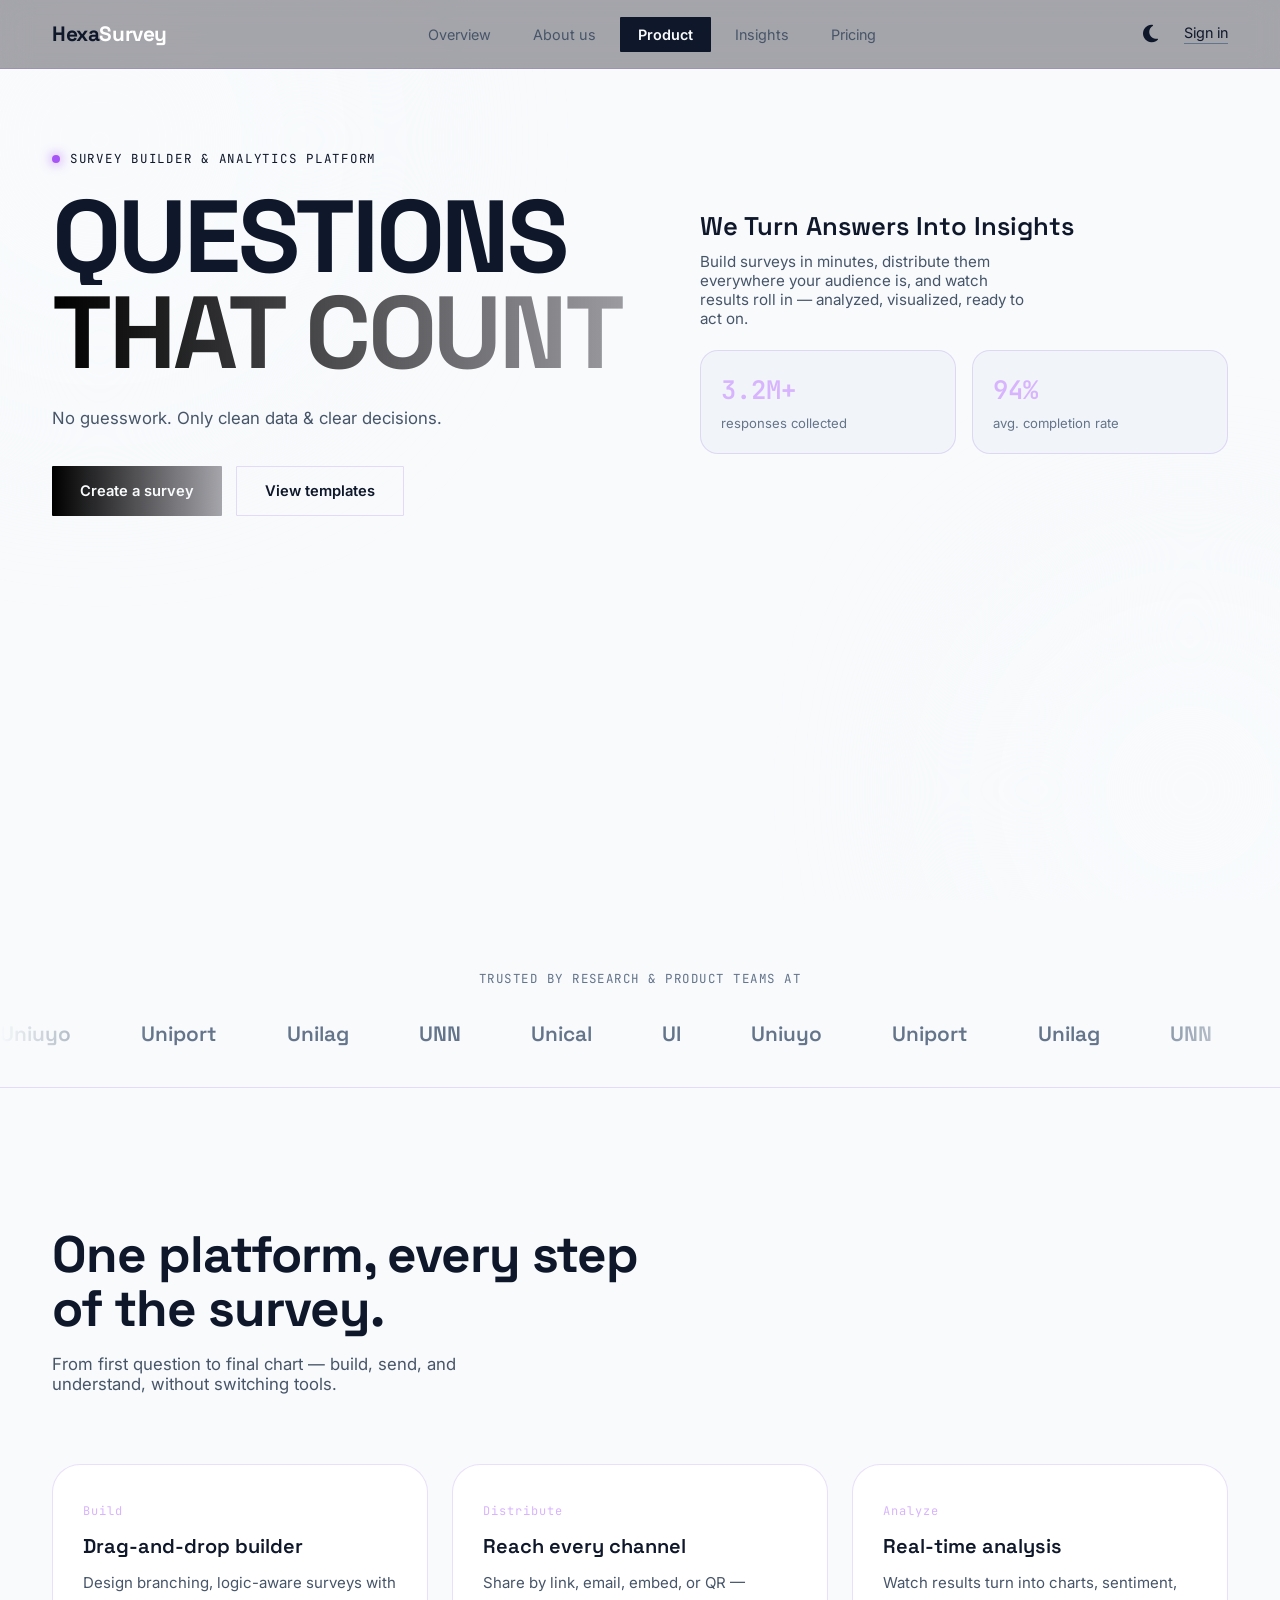
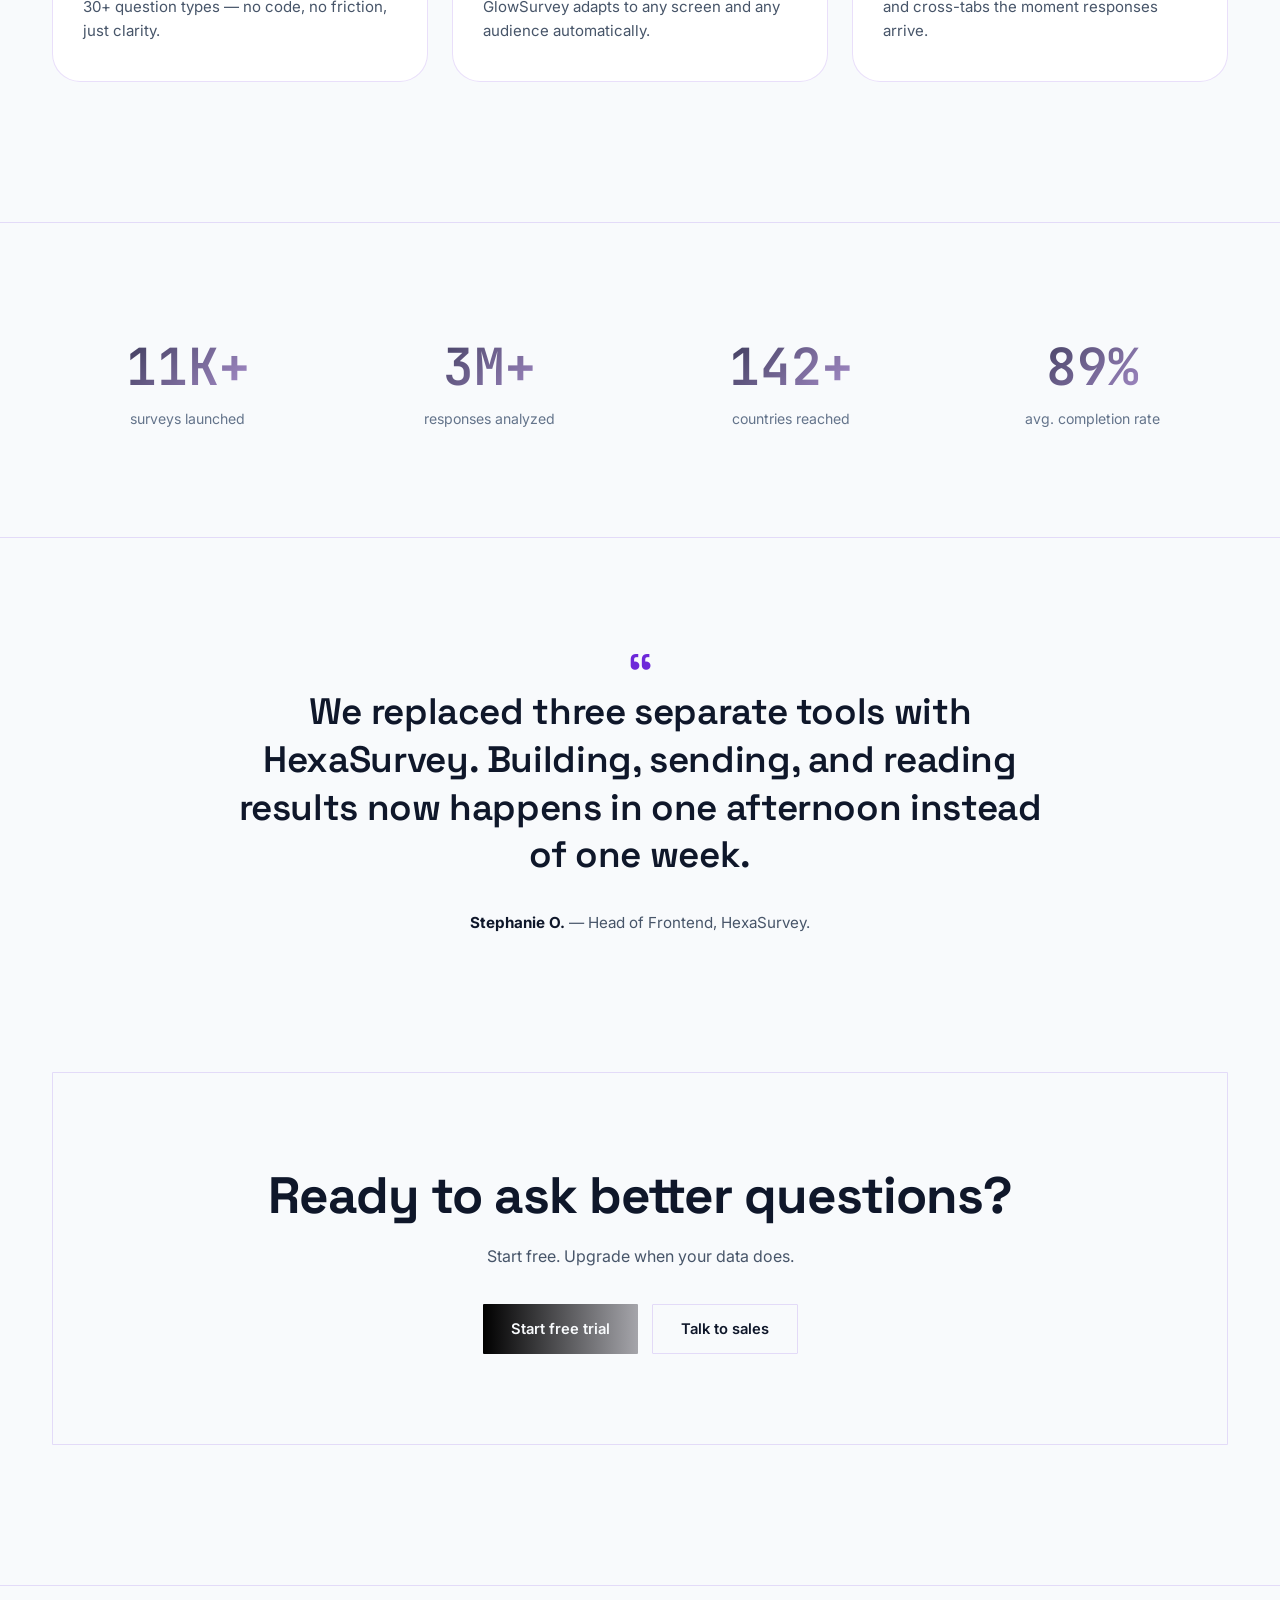
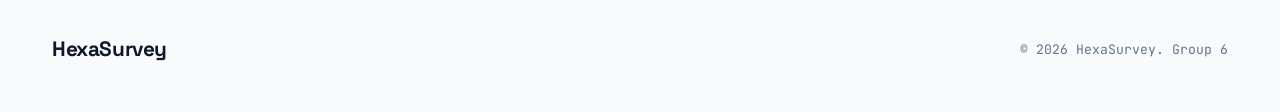
==== commit ae102bbd: "Isuho" ====
--- a/index.html
+++ b/index.html
@@ -22,10 +22,14 @@
       <li><a href="#metrics">Insights</a></li>
       <li><a href="#pricing">Pricing</a></li>
     </ul>
-    <div class="nav-actions">
-      <a href="auth.html" class="sign-in nav-cta">Sign in</a>
-      <div class="bar"><i class="fa-solid fa-bars"></i></div>
-    </div>
+    <!-- Inside <header class="nav"> -> <div class="nav-actions"> -->
+<div class="nav-actions">
+  <button id="themeToggle" class="theme-toggle-btn" aria-label="Toggle theme">
+    <i class="fa-solid fa-sun" id="themeIcon"></i>
+  </button>
+  <a href="auth.html" class="sign-in nav-cta">Sign in</a>
+  <div class="bar"><i class="fa-solid fa-bars"></i></div>
+</div>
   </div>
   <div class="wrappednav">
     <div class="close-bar"><i class="fa-solid fa-xmark"></i></div>
@@ -166,6 +170,35 @@
       wrappedNav.classList.remove('open');
     });
   });
+
+
+  const themeToggleBtn = document.getElementById('themeToggle');
+  const themeIcon = document.getElementById('themeIcon');
+
+
+  const savedTheme = localStorage.getItem('theme');
+  const prefersLight = window.matchMedia('(prefers-color-scheme: light)').matches;
+
+  if (savedTheme === 'light' || (!savedTheme && prefersLight)) {
+    document.documentElement.classList.add('light-theme');
+    if (themeIcon) {
+      themeIcon.classList.replace('fa-sun', 'fa-moon');
+    }
+  }
+  if (themeToggleBtn && themeIcon) {
+    themeToggleBtn.addEventListener('click', () => {
+      document.documentElement.classList.toggle('light-theme');
+      const isLight = document.documentElement.classList.contains('light-theme');
+
+      if (isLight) {
+        themeIcon.classList.replace('fa-sun', 'fa-moon');
+        localStorage.setItem('theme', 'light');
+      } else {
+        themeIcon.classList.replace('fa-moon', 'fa-sun');
+        localStorage.setItem('theme', 'dark');
+      }
+    });
+  }
 
   const revealEls = document.querySelectorAll('.reveal');
   const io = new IntersectionObserver((entries) => {
--- a/surv-land.css
+++ b/surv-land.css
@@ -1,17 +1,22 @@
-:root{
-  --bg:            #0a0612;
+:root {
+ 
+  --bg:            #f2f2f4;
   --bg-elevated:   #150b24;
   --bg-card:       #1c1030;
+  --white:         #f8f7fb;   
+  --muted:         #b3a8c7;  
+  --muted-dim:     #7c7192;   
+  --border:        rgba(216,180,254,0.14);
+  --nav-bg:        rgba(10,6,18,0.75);
+
+ 
   --purple-900:    #2e1065;
   --purple-700:    #6d28d9;
   --purple-500:    #a855f7;
   --purple-300:    #d8b4fe;
   --pink-glow:     #f0abfc;
-  --white:         #f8f7fb;
-  --muted:         #b3a8c7;
-  --muted-dim:     #7c7192;
-  --border:        rgba(216,180,254,0.14);
-
+
+ 
   --font-display: 'Space Grotesk', 'Arial Black', sans-serif;
   --font-body:    'Inter', sans-serif;
   --font-mono:    'JetBrains Mono', monospace;
@@ -25,12 +30,24 @@
   --maxw: 1240px;
   --radius-lg: 28px;
   --radius-md: 18px;
-  --radius-pill: 999px;
+  --radius-pill: 1px;
   --gap: 24px;
 
   --ease-out: cubic-bezier(.16,.84,.44,1);
   --dur-slow: 900ms;
   --dur-med: 600ms;
+}
+
+
+html.light-theme {
+  --bg:            #f8fafc;
+  --bg-elevated:   #ffffff;
+  --bg-card:       #f1f5f9;
+  --white:         #0f172a;  
+  --muted:         #475569;
+  --muted-dim:     #64748b;
+  --border:        rgba(109,40,217,0.15);
+  --nav-bg:        rgba(248,250,252,0.85);
 }
 
 @media (prefers-reduced-motion: reduce){
@@ -45,6 +62,7 @@
   font-family: var(--font-body);
   overflow-x: hidden;
   -webkit-font-smoothing: antialiased;
+  transition: background-color 0.4s ease, color 0.4s ease;
 }
 a{ color: inherit; text-decoration:none; }
 ul{ list-style:none; }
@@ -76,9 +94,30 @@
 header.nav{
   position: fixed; top:0; left:0; right:0; z-index: 100;
   backdrop-filter: blur(14px);
-  background: linear-gradient(180deg, rgba(10,6,18,0.75), rgba(10,6,18,0.35));
+  background: rgba(10,6,18,0.35);
   border-bottom: 1px solid var(--border);
-}
+  transition: background 0.4s ease, border-color 0.4s ease;
+}
+.theme-toggle-btn {
+  background: transparent;
+  border: none;
+  font-size: 1.25rem;
+  color: var(--white);
+  cursor: pointer;
+  padding: 6px;
+  border-radius: var(--radius-pill);
+  display: inline-flex;
+  align-items: center;
+  justify-content: center;
+  transition: transform 0.3s ease, color 0.3s ease;
+}
+
+.theme-toggle-btn:hover {
+  color: var(--purple-300);
+  transform: scale(1.1);
+}
+
+
 .nav-inner{
   display:flex; align-items:center; justify-content:space-between;
   padding: 18px 32px; max-width: var(--maxw); margin:0 auto;
@@ -88,7 +127,7 @@
   font-weight: 700; font-size: 1.3rem; letter-spacing: -0.02em;
   display:flex; align-items:center;
 }
-.logo .x{ color: var(--purple-500); }
+.logo .x{ color:  white }
 .nav-links{ display:flex; align-items:center; gap: 6px; }
 .nav-links li a{
   font-size: 0.9rem; color: var(--muted); padding: 9px 18px; border-radius: var(--radius-pill);
@@ -132,7 +171,7 @@
   right: -100%;
   width: 100%;
   height: 100vh;
-  background: var(--bg-elevated);
+  background: var(--bg);
   z-index: 200;
   display: flex;
   flex-direction: column;
@@ -192,7 +231,7 @@
 }
 .eyebrow{
   font-family: var(--font-mono); font-size: 0.78rem; letter-spacing: 0.14em; text-transform: uppercase;
-  color: var(--purple-300); margin-bottom: 22px; display:flex; align-items:center; gap:10px;
+  color: linear-gradient(90deg, black,  rgba(10,6,18,0.35));; margin-bottom: 22px; display:flex; align-items:center; gap:10px;
 }
 .eyebrow::before{ content:''; width:8px; height:8px; border-radius:50%; background: var(--purple-500); box-shadow: 0 0 12px var(--purple-500); animation: pulseDot 1.8s ease-in-out infinite; }
 @keyframes pulseDot{ 0%,100%{ opacity:1; transform:scale(1);} 50%{ opacity:.4; transform:scale(1.4);} }
@@ -205,8 +244,9 @@
 h1.headline span em{
   font-style: normal; display:block;
   transform: translateY(110%); animation: lineUp 1s var(--ease-out) forwards;
-}
-h1.headline span:nth-child(2) em{ animation-delay: .12s; background: linear-gradient(90deg, var(--purple-300), var(--pink-glow)); -webkit-background-clip:text; background-clip:text; color:transparent; }
+  
+}
+h1.headline span:nth-child(2) em{ animation-delay: .12s; background: linear-gradient(90deg, black,  rgba(10,6,18,0.35)); -webkit-background-clip:text; background-clip:text; color:transparent; }
 @keyframes lineUp{ to{ transform: translateY(0); } }
 
 .hero-sub{
@@ -222,7 +262,7 @@
   transition: transform .35s var(--ease-out), box-shadow .35s var(--ease-out), background .35s;
 }
 .btn-primary{
-  background: linear-gradient(135deg, var(--purple-300), var(--purple-500));
+  background: linear-gradient(90deg, black,  rgba(10,6,18,0.35));
   color: var(--bg);
 }
 .btn-primary:hover{ transform: translateY(-3px); }
@@ -279,7 +319,7 @@
 .feature-tag{ font-family: var(--font-mono); font-size:0.75rem; color: var(--purple-300); margin-bottom:14px; display:block; letter-spacing:.08em; }
 
 .metrics{
-  padding: 110px 0; background: linear-gradient(180deg, transparent, rgba(109,40,217,0.08), transparent);
+  padding: 110px 0; background:, transparent);
   border-top:1px solid var(--border); border-bottom:1px solid var(--border);
 }
 .metrics-grid{ display:grid; grid-template-columns: repeat(4,1fr); gap: 30px; text-align:center; }
@@ -301,14 +341,12 @@
 
 .cta-band{
   margin: 0 32px 140px; max-width: calc(var(--maxw) - 64px); margin-left:auto; margin-right:auto;
-  border-radius: 40px; padding: 90px 60px; text-align:center; position: relative; overflow:hidden;
-  background: linear-gradient(135deg, var(--purple-900), var(--bg-elevated));
+  border-radius: 1px; padding: 90px 60px; text-align:center; position: relative; overflow:hidden;
+  background: var(--bg);
   border: 1px solid var(--border);
 }
 .cta-band::before{
-  content:''; position:absolute; inset:0;
-  background: radial-gradient(circle at 30% 20%, rgba(168,85,247,0.4), transparent 55%);
-  animation: driftGlow 8s ease-in-out infinite alternate;
+
 }
 @keyframes driftGlow{ from{ transform: translate(0,0);} to{ transform: translate(40px,20px);} }
 .cta-band h2{ font-family: var(--font-display); font-size: var(--fs-h2); font-weight:700; letter-spacing:-0.02em; position:relative; z-index:2; }
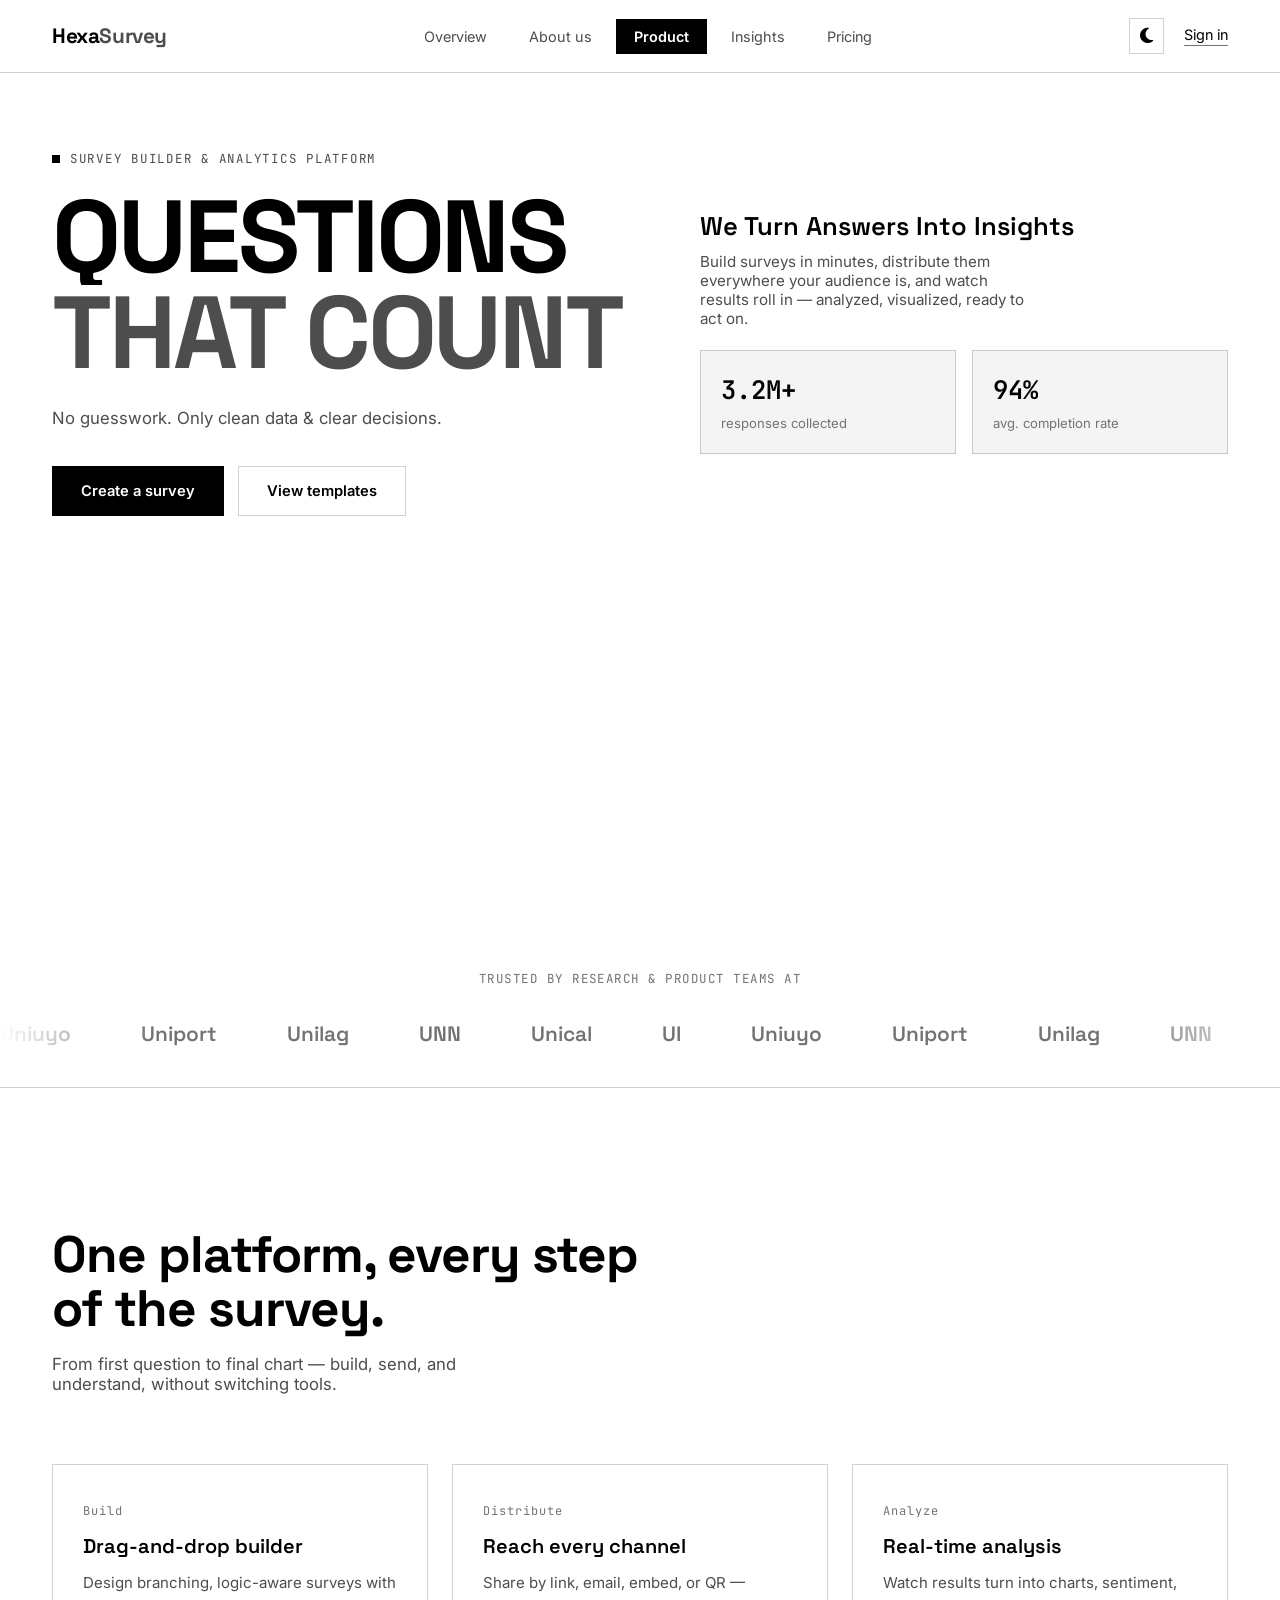
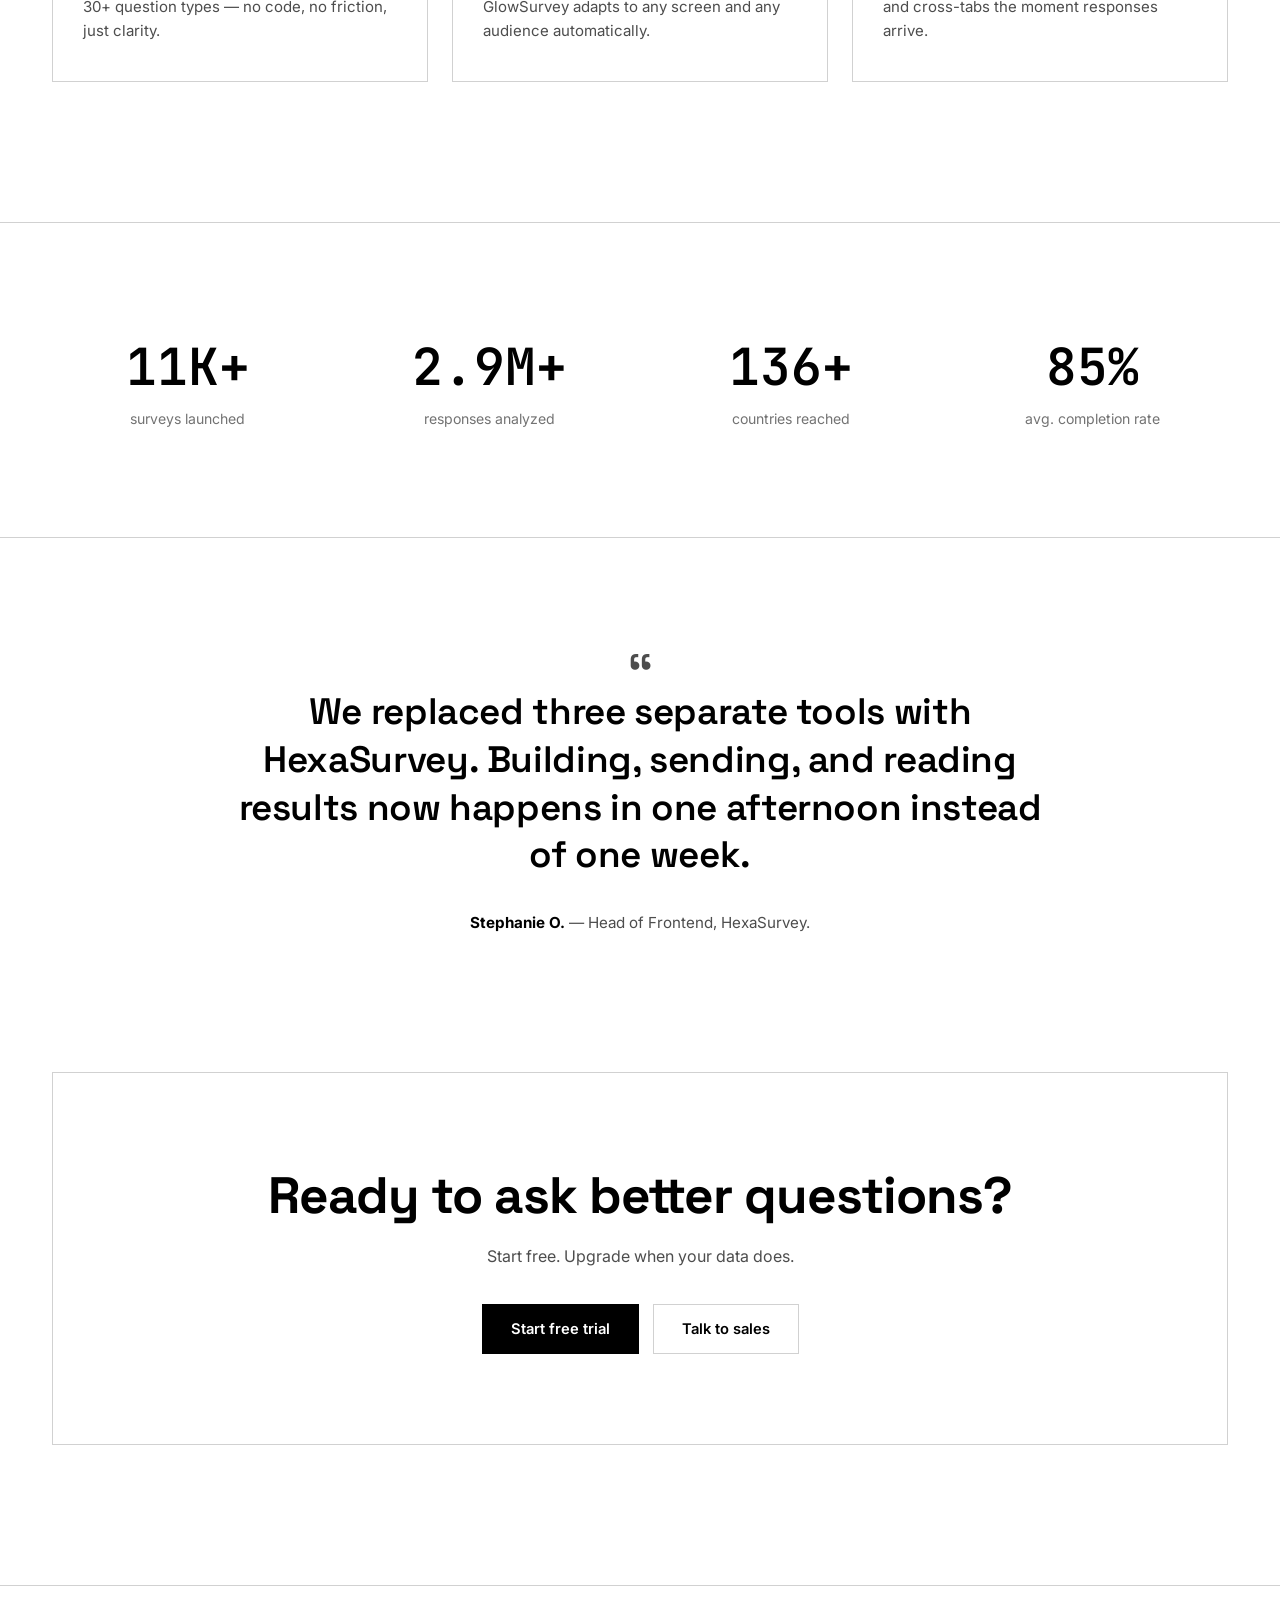
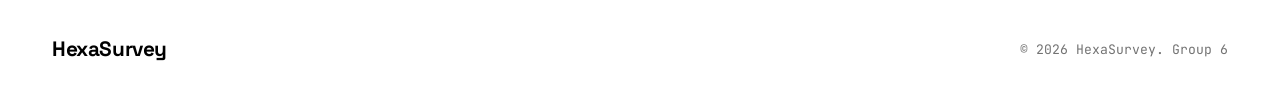
==== commit dfb984aa: "Omorr just UI stuff" ====
--- a/index.html
+++ b/index.html
@@ -151,6 +151,7 @@
   </div>
 </footer>
 
+<script src="theme.js"></script>
 <script>
   const bar = document.querySelector('.bar');
   const closeBtn = document.querySelector('.close-bar');
@@ -171,34 +172,6 @@
     });
   });
 
-
-  const themeToggleBtn = document.getElementById('themeToggle');
-  const themeIcon = document.getElementById('themeIcon');
-
-
-  const savedTheme = localStorage.getItem('theme');
-  const prefersLight = window.matchMedia('(prefers-color-scheme: light)').matches;
-
-  if (savedTheme === 'light' || (!savedTheme && prefersLight)) {
-    document.documentElement.classList.add('light-theme');
-    if (themeIcon) {
-      themeIcon.classList.replace('fa-sun', 'fa-moon');
-    }
-  }
-  if (themeToggleBtn && themeIcon) {
-    themeToggleBtn.addEventListener('click', () => {
-      document.documentElement.classList.toggle('light-theme');
-      const isLight = document.documentElement.classList.contains('light-theme');
-
-      if (isLight) {
-        themeIcon.classList.replace('fa-sun', 'fa-moon');
-        localStorage.setItem('theme', 'light');
-      } else {
-        themeIcon.classList.replace('fa-moon', 'fa-sun');
-        localStorage.setItem('theme', 'dark');
-      }
-    });
-  }
 
   const revealEls = document.querySelectorAll('.reveal');
   const io = new IntersectionObserver((entries) => {
--- a/surv-land.css
+++ b/surv-land.css
@@ -1,26 +1,18 @@
 :root {
- 
-  --bg:            #f2f2f4;
-  --bg-elevated:   #150b24;
-  --bg-card:       #1c1030;
-  --white:         #f8f7fb;   
-  --muted:         #b3a8c7;  
-  --muted-dim:     #7c7192;   
-  --border:        rgba(216,180,254,0.14);
-  --nav-bg:        rgba(10,6,18,0.75);
-
- 
-  --purple-900:    #2e1065;
-  --purple-700:    #6d28d9;
-  --purple-500:    #a855f7;
-  --purple-300:    #d8b4fe;
-  --pink-glow:     #f0abfc;
-
- 
+  
+  --bg:            #000000;
+  --bg-elevated:   #0a0a0a;
+  --bg-card:       #111111;
+  --white:         #ffffff;
+  --muted:         #a3a3a3;
+  --muted-dim:     #737373;
+  --border:        rgba(255,255,255,0.18);
+  --nav-bg:        rgba(0,0,0,0.85);
+
   --font-display: 'Space Grotesk', 'Arial Black', sans-serif;
   --font-body:    'Inter', sans-serif;
   --font-mono:    'JetBrains Mono', monospace;
-  
+
   --fs-hero: clamp(3.2rem, 8vw, 6.4rem);
   --fs-h2:   clamp(2rem, 4.2vw, 3.2rem);
   --fs-h3:   1.4rem;
@@ -28,9 +20,9 @@
   --fs-sm:   0.85rem;
 
   --maxw: 1240px;
-  --radius-lg: 28px;
-  --radius-md: 18px;
-  --radius-pill: 1px;
+  --radius-lg: 0px;
+  --radius-md: 0px;
+  --radius-pill: 0px;
   --gap: 24px;
 
   --ease-out: cubic-bezier(.16,.84,.44,1);
@@ -38,16 +30,15 @@
   --dur-med: 600ms;
 }
 
-
 html.light-theme {
-  --bg:            #f8fafc;
+  --bg:            #ffffff;
   --bg-elevated:   #ffffff;
-  --bg-card:       #f1f5f9;
-  --white:         #0f172a;  
-  --muted:         #475569;
-  --muted-dim:     #64748b;
-  --border:        rgba(109,40,217,0.15);
-  --nav-bg:        rgba(248,250,252,0.85);
+  --bg-card:       #f4f4f4;
+  --white:         #000000;
+  --muted:         #4d4d4d;
+  --muted-dim:     #737373;
+  --border:        rgba(0,0,0,0.18);
+  --nav-bg:        rgba(255,255,255,0.85);
 }
 
 @media (prefers-reduced-motion: reduce){
@@ -67,13 +58,13 @@
 a{ color: inherit; text-decoration:none; }
 ul{ list-style:none; }
 img,svg{ display:block; max-width:100%; }
-::selection{ background: var(--purple-500); color: var(--bg); }
+::selection{ background: var(--white); color: var(--bg); }
 
 section{ position: relative; }
 .wrap{ max-width: var(--maxw); margin: 0 auto; padding: 0 32px; }
 
 a:focus-visible, button:focus-visible{
-  outline: 2px solid var(--purple-300);
+  outline: 2px solid var(--white);
   outline-offset: 3px;
 }
 .reveal{
@@ -94,29 +85,25 @@
 header.nav{
   position: fixed; top:0; left:0; right:0; z-index: 100;
   backdrop-filter: blur(14px);
-  background: rgba(10,6,18,0.35);
+  background: var(--nav-bg);
   border-bottom: 1px solid var(--border);
   transition: background 0.4s ease, border-color 0.4s ease;
 }
 .theme-toggle-btn {
   background: transparent;
-  border: none;
-  font-size: 1.25rem;
+  border: 1px solid var(--border);
+  font-size: 1.1rem;
   color: var(--white);
   cursor: pointer;
-  padding: 6px;
-  border-radius: var(--radius-pill);
+  padding: 8px 10px;
   display: inline-flex;
   align-items: center;
   justify-content: center;
-  transition: transform 0.3s ease, color 0.3s ease;
-}
-
+  transition: border-color 0.3s ease, color 0.3s ease;
+}
 .theme-toggle-btn:hover {
-  color: var(--purple-300);
-  transform: scale(1.1);
-}
-
+  border-color: var(--white);
+}
 
 .nav-inner{
   display:flex; align-items:center; justify-content:space-between;
@@ -127,10 +114,10 @@
   font-weight: 700; font-size: 1.3rem; letter-spacing: -0.02em;
   display:flex; align-items:center;
 }
-.logo .x{ color:  white }
+.logo .x{ color: var(--muted); }
 .nav-links{ display:flex; align-items:center; gap: 6px; }
 .nav-links li a{
-  font-size: 0.9rem; color: var(--muted); padding: 9px 18px; border-radius: var(--radius-pill);
+  font-size: 0.9rem; color: var(--muted); padding: 9px 18px;
   transition: color .3s, background .3s;
 }
 .nav-links li a:hover{ color: var(--white); }
@@ -161,9 +148,7 @@
   cursor: pointer;
   transition: color 0.3s;
 }
-.bar:hover{
-  color: var(--purple-300);
-}
+.bar:hover{ color: var(--muted); }
 
 .wrappednav{
   position: fixed;
@@ -179,9 +164,7 @@
   align-items: center;
   transition: right 0.4s var(--ease-out);
 }
-.wrappednav.open{
-  right: 0;
-}
+.wrappednav.open{ right: 0; }
 .close-bar{
   position: absolute;
   top: 24px;
@@ -191,9 +174,7 @@
   cursor: pointer;
   transition: color 0.3s;
 }
-.close-bar:hover{
-  color: var(--purple-500);
-}
+.close-bar:hover{ color: var(--muted); }
 .nav-linkss{
   display: flex;
   flex-direction: column;
@@ -206,9 +187,7 @@
   color: var(--muted);
   transition: color 0.3s;
 }
-.nav-linkss li a:hover, .nav-linkss li a.active{
-  color: var(--purple-300);
-}
+.nav-linkss li a:hover, .nav-linkss li a.active{ color: var(--white); }
 
 .hero{
   min-height: 100vh;
@@ -217,13 +196,7 @@
   overflow: hidden;
   background: var(--bg);
 }
-.blob{
-  position:absolute; border-radius:50%; filter: blur(90px); pointer-events:none;
-  background: var(--bg);
-  will-change: transform;
-}
-.blob-1{ width:520px; height:520px; top:-120px; left:-160px; }
-.blob-2{ width:420px; height:420px; bottom:-100px; right:-120px; background-color: var(--bg); }
+.blob{ display: none; }
 
 .hero-grid{
   display:grid; grid-template-columns: 1.15fr 1fr; gap: 40px; align-items:center;
@@ -231,22 +204,22 @@
 }
 .eyebrow{
   font-family: var(--font-mono); font-size: 0.78rem; letter-spacing: 0.14em; text-transform: uppercase;
-  color: linear-gradient(90deg, black,  rgba(10,6,18,0.35));; margin-bottom: 22px; display:flex; align-items:center; gap:10px;
-}
-.eyebrow::before{ content:''; width:8px; height:8px; border-radius:50%; background: var(--purple-500); box-shadow: 0 0 12px var(--purple-500); animation: pulseDot 1.8s ease-in-out infinite; }
+  color: var(--muted); margin-bottom: 22px; display:flex; align-items:center; gap:10px;
+}
+.eyebrow::before{ content:''; width:8px; height:8px; background: var(--white); animation: pulseDot 1.8s ease-in-out infinite; }
 @keyframes pulseDot{ 0%,100%{ opacity:1; transform:scale(1);} 50%{ opacity:.4; transform:scale(1.4);} }
 
 h1.headline{
   font-family: var(--font-display); font-weight: 700; letter-spacing: -0.03em;
   font-size: var(--fs-hero); line-height: 0.94; text-transform: uppercase;
+  color: var(--white);
 }
 h1.headline span{ display:block; overflow:hidden; }
 h1.headline span em{
   font-style: normal; display:block;
   transform: translateY(110%); animation: lineUp 1s var(--ease-out) forwards;
-  
-}
-h1.headline span:nth-child(2) em{ animation-delay: .12s; background: linear-gradient(90deg, black,  rgba(10,6,18,0.35)); -webkit-background-clip:text; background-clip:text; color:transparent; }
+}
+h1.headline span:nth-child(2) em{ animation-delay: .12s; color: var(--muted); }
 @keyframes lineUp{ to{ transform: translateY(0); } }
 
 .hero-sub{
@@ -258,36 +231,37 @@
 .hero-ctas{ display:flex; gap:14px; margin-top: 38px; opacity:0; animation: fadeUp 1s var(--ease-out) forwards; animation-delay: .65s; }
 .btn{
   font-family: var(--font-body); font-weight: 600; font-size: 0.92rem;
-  padding: 15px 28px; border-radius: var(--radius-pill); cursor:pointer; border: none;
-  transition: transform .35s var(--ease-out), box-shadow .35s var(--ease-out), background .35s;
+  padding: 15px 28px; cursor:pointer; border: 1px solid var(--white);
+  transition: transform .35s var(--ease-out), background .35s, color .35s;
 }
 .btn-primary{
-  background: linear-gradient(90deg, black,  rgba(10,6,18,0.35));
+  background: var(--white);
   color: var(--bg);
 }
 .btn-primary:hover{ transform: translateY(-3px); }
 .btn-ghost{
   background: transparent; color: var(--white); border: 1px solid var(--border);
 }
-.btn-ghost:hover{ border-color: var(--purple-300); transform: translateY(-3px); }
+.btn-ghost:hover{ border-color: var(--white); transform: translateY(-3px); }
 
 .hero-right{ display:flex; flex-direction: column; gap: 22px; }
 .hero-right-head{ opacity:0; animation: fadeUp 1s var(--ease-out) forwards; animation-delay: .3s; }
 .hero-right-head h2{
   font-family: var(--font-display); font-size: 1.6rem; font-weight: 600; line-height:1.2; margin-bottom:10px;
+  color: var(--white);
 }
 .hero-right-head p{ color: var(--muted); font-size: 0.95rem; max-width: 340px; }
 
 .stat-cards{ display:flex; gap: 16px; }
 .stat-card{
-  flex:1; background: var(--bg-card); border: 1px solid var(--border); border-radius: var(--radius-md);
+  flex:1; background: var(--bg-card); border: 1px solid var(--border);
   padding: 22px 20px; opacity:0; transform: translateY(30px);
   animation: fadeUp .9s var(--ease-out) forwards;
 }
 .stat-card:nth-child(1){ animation-delay: .6s; }
 .stat-card:nth-child(2){ animation-delay: .75s; }
 .stat-card .num{
-  font-family: var(--font-mono); font-size: 1.6rem; font-weight: 600; color: var(--purple-300);
+  font-family: var(--font-mono); font-size: 1.6rem; font-weight: 600; color: var(--white);
 }
 .stat-card .label{ font-size: 0.82rem; color: var(--muted-dim); margin-top: 8px; }
 
@@ -301,55 +275,46 @@
 .features{ padding: 140px 0; }
 .section-head{ max-width: 640px; margin-bottom: 70px; }
 .section-head .eyebrow{ margin-bottom:16px; }
-.section-head h2{ font-family: var(--font-display); font-size: var(--fs-h2); font-weight:700; letter-spacing:-0.02em; line-height:1.05; }
+.section-head h2{ font-family: var(--font-display); font-size: var(--fs-h2); font-weight:700; letter-spacing:-0.02em; line-height:1.05; color: var(--white); }
 .section-head p{ color: var(--muted); margin-top: 18px; font-size:1.05rem; max-width: 480px; }
 
 .feature-grid{ display:grid; grid-template-columns: repeat(3, 1fr); gap: var(--gap); }
 .feature-card{
-  background: var(--bg-elevated); border:1px solid var(--border); border-radius: var(--radius-lg);
+  background: var(--bg-elevated); border:1px solid var(--border);
   padding: 38px 30px; transition: transform .5s var(--ease-out), border-color .5s;
 }
-.feature-card:hover{ transform: translateY(-8px); border-color: var(--purple-500); }
-.feature-icon{
-  width:52px; height:52px; border-radius: 14px; display:flex; align-items:center; justify-content:center;
-  background: linear-gradient(135deg, var(--purple-900), var(--purple-700)); margin-bottom: 26px;
-}
-.feature-card h3{ font-family: var(--font-display); font-size: 1.25rem; font-weight:600; margin-bottom: 12px; }
+.feature-card:hover{ transform: translateY(-8px); border-color: var(--white); }
+.feature-card h3{ font-family: var(--font-display); font-size: 1.25rem; font-weight:600; margin-bottom: 12px; color: var(--white); }
 .feature-card p{ color: var(--muted); font-size: 0.94rem; line-height:1.6; }
-.feature-tag{ font-family: var(--font-mono); font-size:0.75rem; color: var(--purple-300); margin-bottom:14px; display:block; letter-spacing:.08em; }
+.feature-tag{ font-family: var(--font-mono); font-size:0.75rem; color: var(--muted-dim); margin-bottom:14px; display:block; letter-spacing:.08em; }
 
 .metrics{
-  padding: 110px 0; background:, transparent);
+  padding: 110px 0;
   border-top:1px solid var(--border); border-bottom:1px solid var(--border);
 }
 .metrics-grid{ display:grid; grid-template-columns: repeat(4,1fr); gap: 30px; text-align:center; }
 .metric .num{
   font-family: var(--font-mono); font-weight:600; font-size: clamp(2.2rem, 4vw, 3.2rem);
-  background: linear-gradient(135deg, var(--white), var(--purple-300));
-  -webkit-background-clip:text; background-clip:text; color:transparent;
+  color: var(--white);
 }
 .metric .label{ color: var(--muted-dim); font-size:0.88rem; margin-top:10px; }
 
 .testimonial{ padding: 140px 0; text-align:center; }
 .testimonial blockquote{
   font-family: var(--font-display); font-size: clamp(1.5rem, 3vw, 2.3rem); font-weight:600;
-  max-width: 820px; margin: 0 auto; line-height:1.3; letter-spacing:-0.01em;
-}
-.testimonial .quote-mark{ font-size: 4rem; color: var(--purple-700); line-height:0; display:block; margin-bottom: 10px; font-family: var(--font-display); }
+  max-width: 820px; margin: 0 auto; line-height:1.3; letter-spacing:-0.01em; color: var(--white);
+}
+.testimonial .quote-mark{ font-size: 4rem; color: var(--muted); line-height:0; display:block; margin-bottom: 10px; font-family: var(--font-display); }
 .testimonial-author{ margin-top: 34px; color: var(--muted); font-size:0.95rem; }
 .testimonial-author strong{ color: var(--white); }
 
 .cta-band{
   margin: 0 32px 140px; max-width: calc(var(--maxw) - 64px); margin-left:auto; margin-right:auto;
-  border-radius: 1px; padding: 90px 60px; text-align:center; position: relative; overflow:hidden;
-  background: var(--bg);
+  padding: 90px 60px; text-align:center; position: relative; overflow:hidden;
+  background: var(--bg-elevated);
   border: 1px solid var(--border);
 }
-.cta-band::before{
-
-}
-@keyframes driftGlow{ from{ transform: translate(0,0);} to{ transform: translate(40px,20px);} }
-.cta-band h2{ font-family: var(--font-display); font-size: var(--fs-h2); font-weight:700; letter-spacing:-0.02em; position:relative; z-index:2; }
+.cta-band h2{ font-family: var(--font-display); font-size: var(--fs-h2); font-weight:700; letter-spacing:-0.02em; position:relative; z-index:2; color: var(--white); }
 .cta-band p{ color: var(--muted); margin: 18px 0 36px; position:relative; z-index:2; }
 .cta-band .hero-ctas{ justify-content:center; position:relative; z-index:2; opacity:1; animation:none; }
 
@@ -370,4 +335,4 @@
   .stat-cards{ flex-direction:column; }
   .bar{ display: block; }
   .sign-in{ display: none; }
-}+}
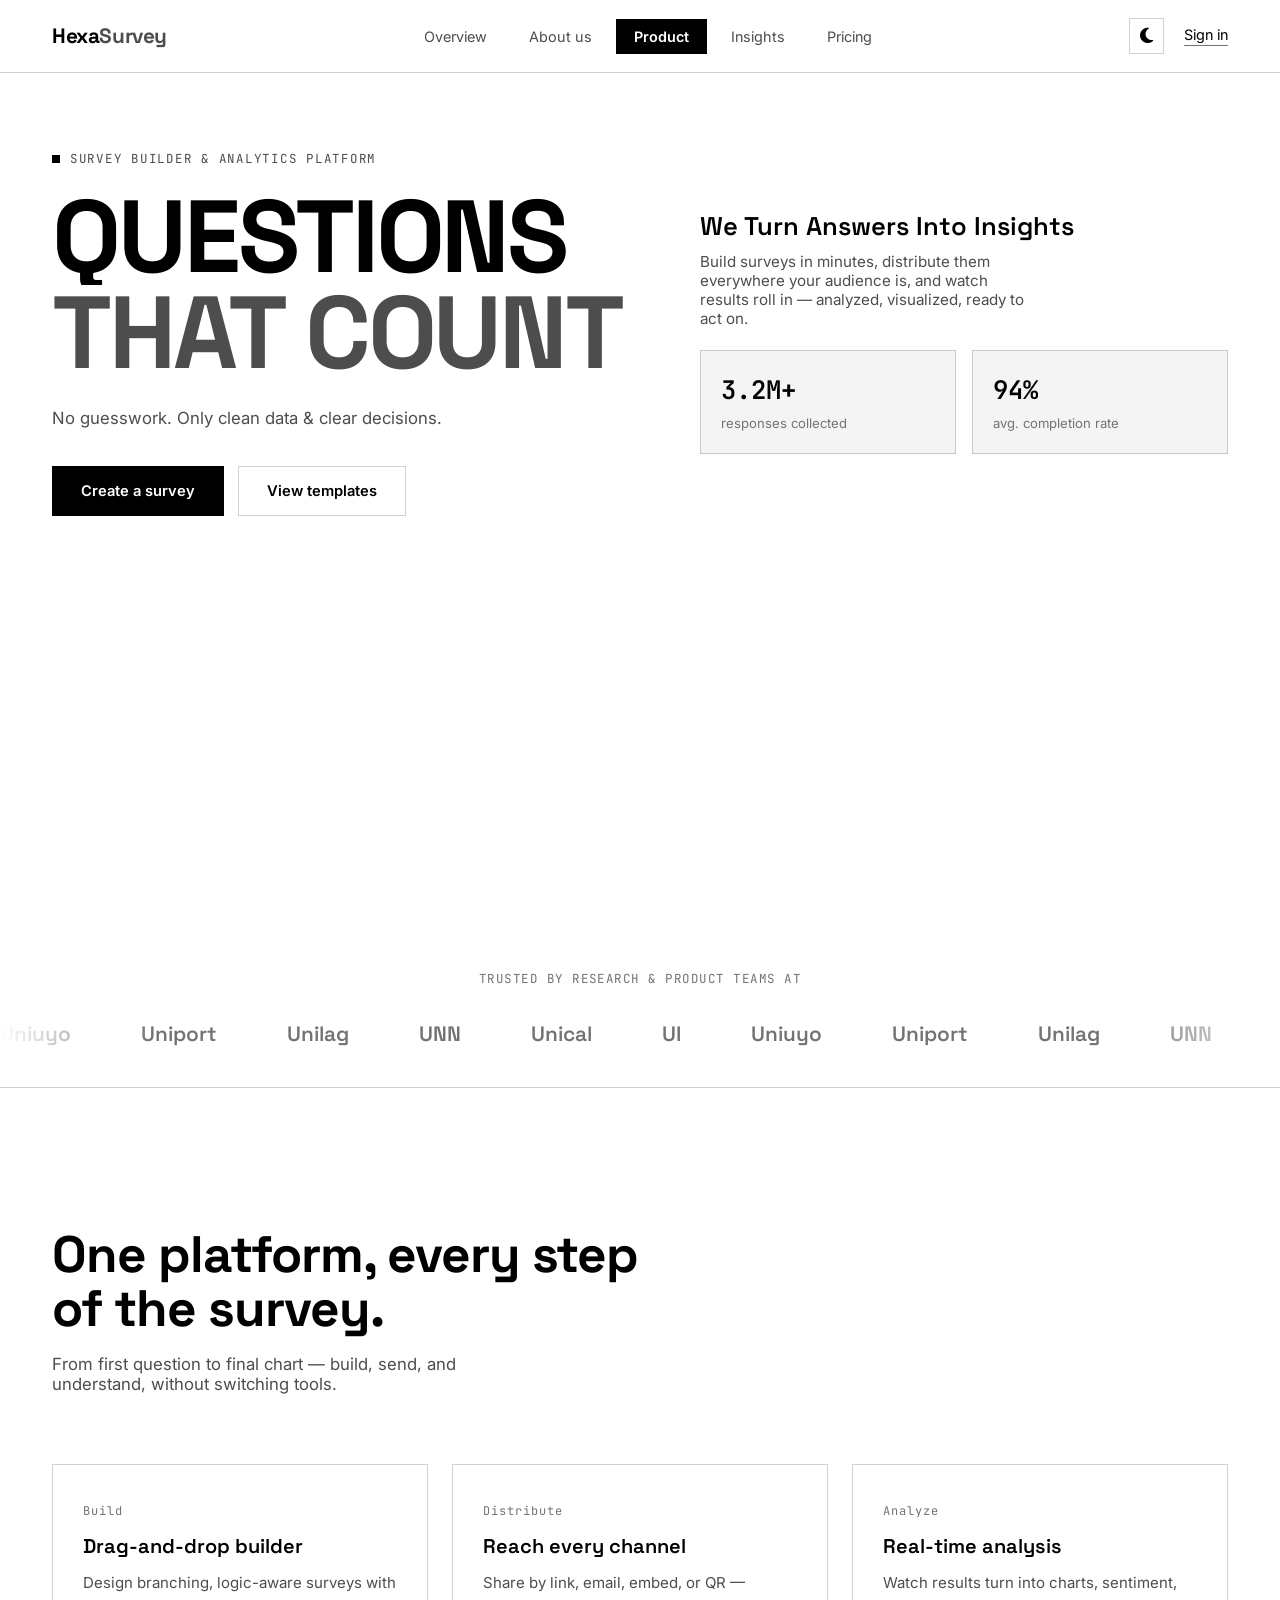
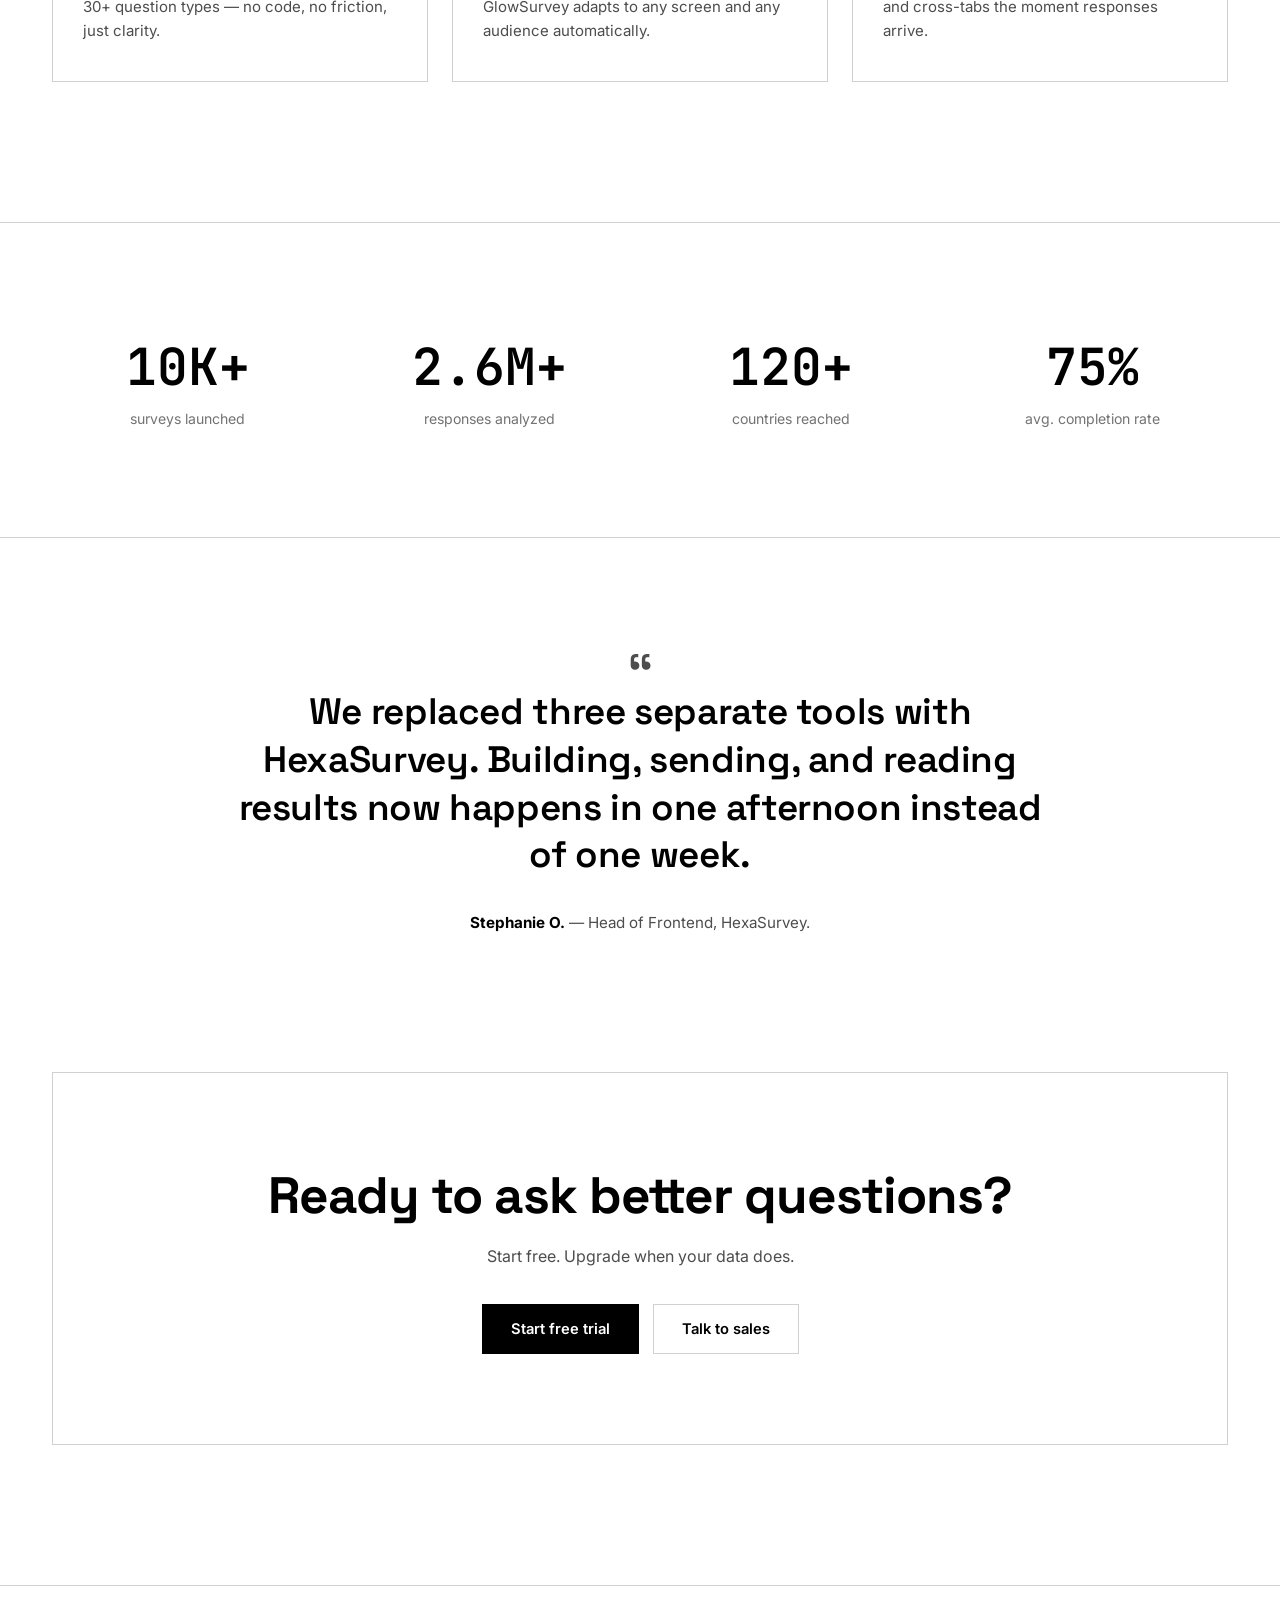
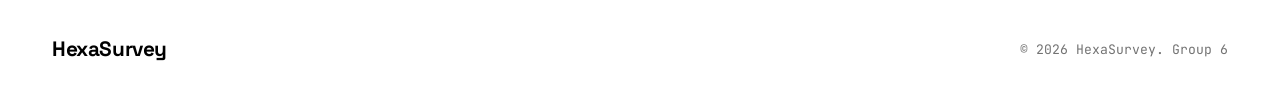
==== commit a9819d5c: "Update navigation links and correct page title in HTML files" ====
--- a/index.html
+++ b/index.html
@@ -3,7 +3,7 @@
 <head>
 <meta charset="UTF-8">
 <meta name="viewport" content="width=device-width, initial-scale=1.0">
-<title>GlowSurvey - Group 6</title>
+<title>Hexa-Survey - Group 6</title>
 <link rel="preconnect" href="https://fonts.googleapis.com">
 <link rel="preconnect" href="https://fonts.gstatic.com" crossorigin>
 <link href="https://fonts.googleapis.com/css2?family=Space+Grotesk:wght@500;600;700&family=Inter:wght@400;500;600&family=JetBrains+Mono:wght@400;500;600&display=swap" rel="stylesheet">
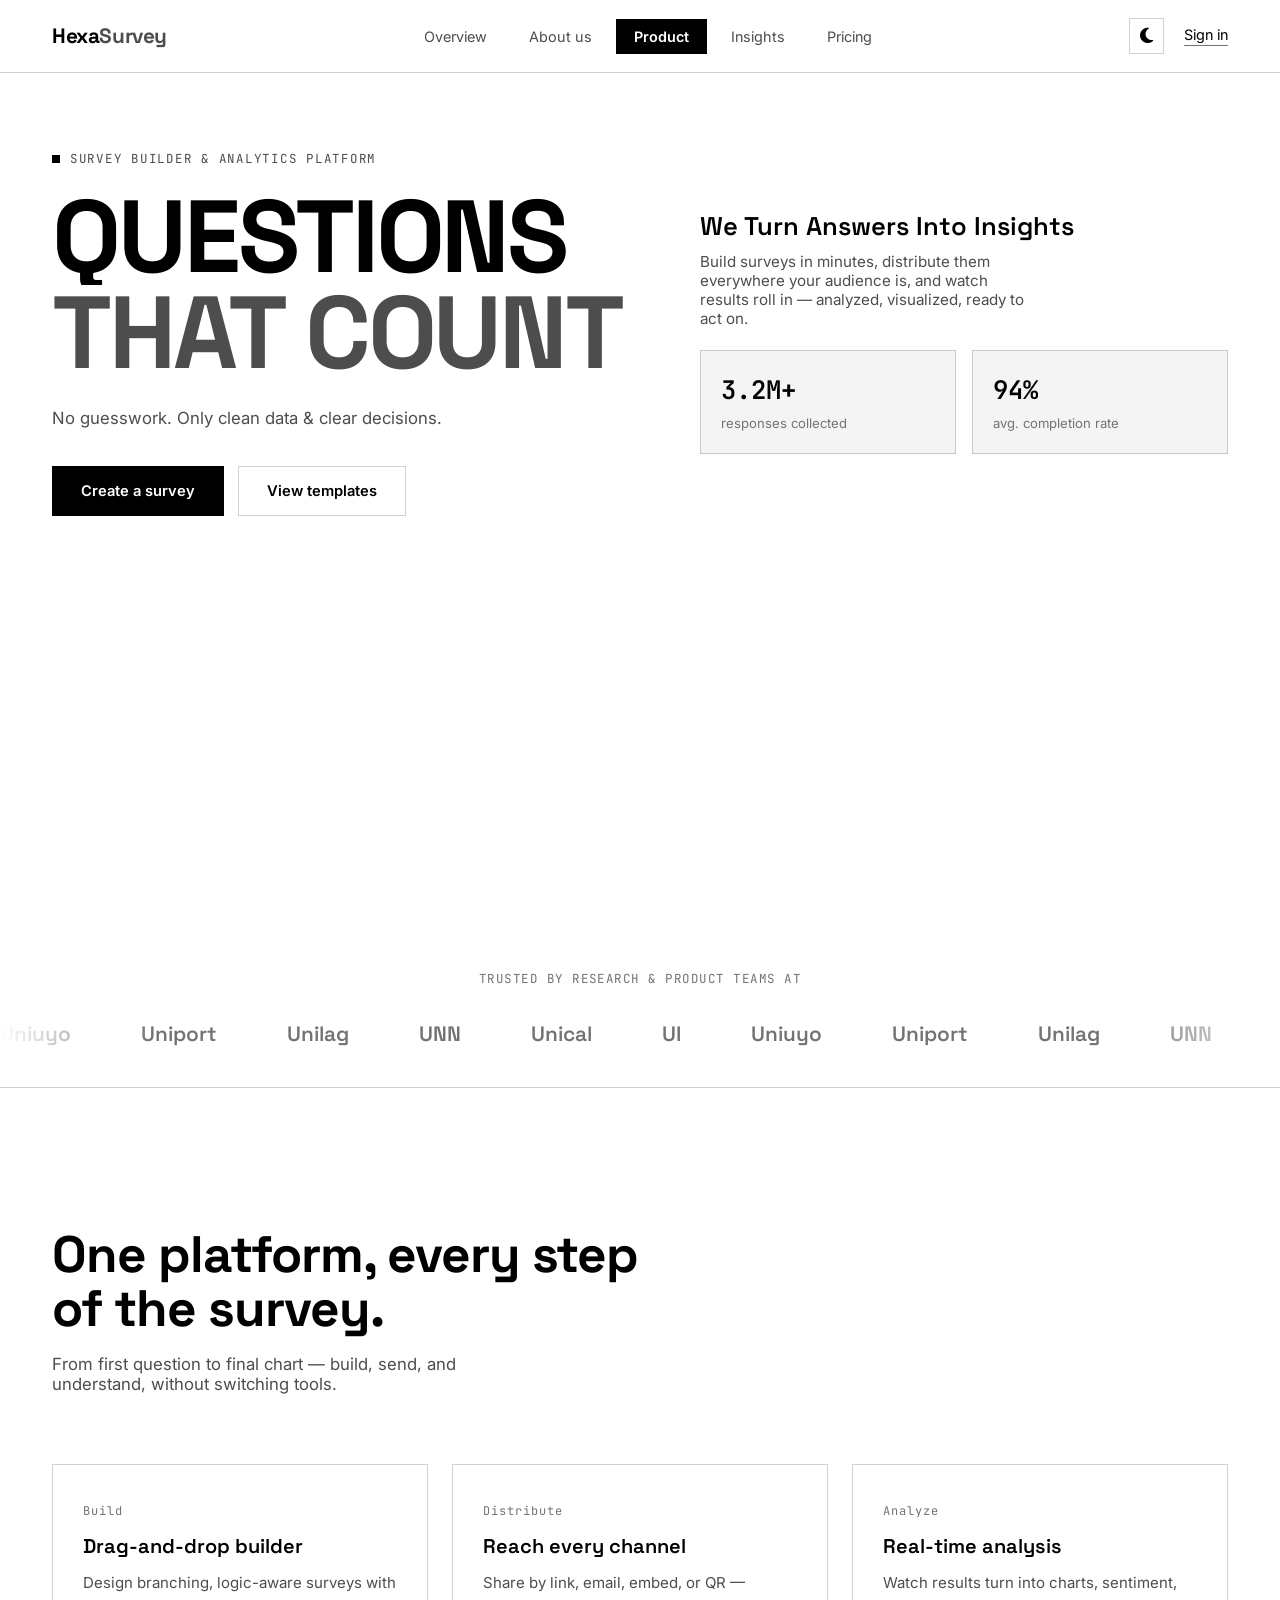
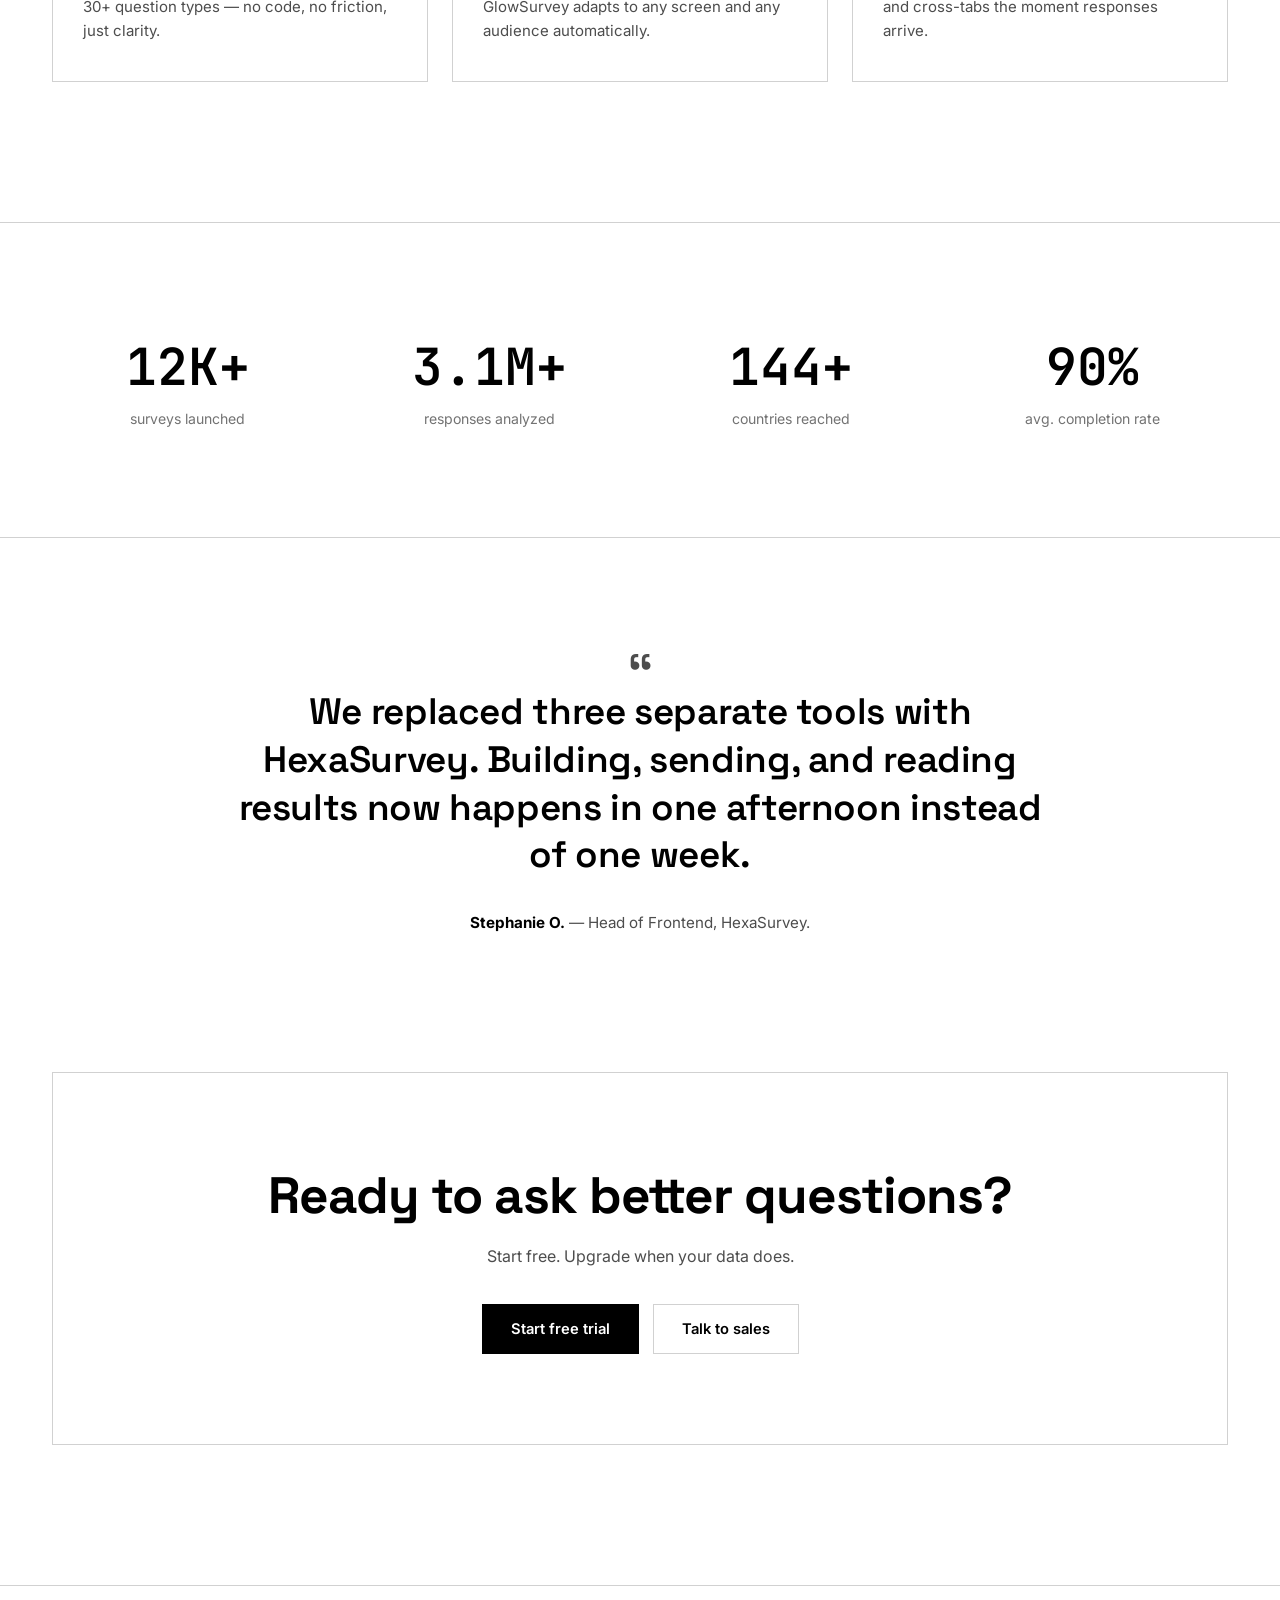
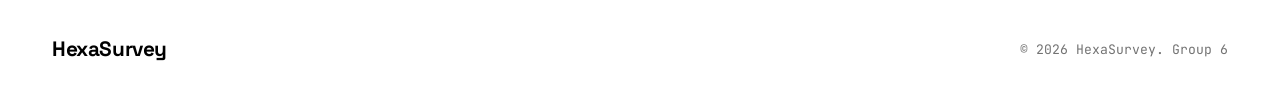
==== commit 880bbe0d: "Add comments for clarity and improve user experience across multiple pages" ====
--- a/index.html
+++ b/index.html
@@ -153,11 +153,13 @@
 
 <script src="theme.js"></script>
 <script>
+  // this one dey handle mobile menu
   const bar = document.querySelector('.bar');
   const closeBtn = document.querySelector('.close-bar');
   const wrappedNav = document.querySelector('.wrappednav');
   const mobileLinks = document.querySelectorAll('.nav-linkss a');
 
+  // show menu when person tap the bars
   bar.addEventListener('click', () => {
     wrappedNav.classList.add('open');
   });
@@ -173,6 +175,7 @@
   });
 
 
+  // make sections show sharp sharp as person scroll reach them
   const revealEls = document.querySelectorAll('.reveal');
   const io = new IntersectionObserver((entries) => {
     entries.forEach(entry => {
@@ -184,6 +187,7 @@
   }, { threshold: 0.18, rootMargin: '0px 0px -60px 0px' });
   revealEls.forEach(el => io.observe(el));
 
+  // count the big numbers with small animation
   const counters = document.querySelectorAll('[data-count]');
   const formatNum = (n) => n >= 1000000 ? (n/1000000).toFixed(1).replace(/\.0$/,'') + 'M'
                         : n >= 1000 ? (n/1000).toFixed(0) + 'K'
@@ -196,6 +200,7 @@
       const suffix = el.dataset.suffix || '';
       const duration = 1600;
       const start = performance.now();
+      // keep updating number till e reach the target
       function tick(now){
         const progress = Math.min((now - start) / duration, 1);
         const eased = 1 - Math.pow(1 - progress, 3);
@@ -208,21 +213,8 @@
   }, { threshold: 0.5 });
   counters.forEach(el => counterIO.observe(el));
 
-  const blob1 = document.getElementById('blob1');
-  const blob2 = document.getElementById('blob2');
-  let ticking = false;
-  window.addEventListener('scroll', () => {
-    if (!ticking){
-      requestAnimationFrame(() => {
-        const y = window.scrollY;
-        blob1.style.transform = `translate(${y*0.06}px, ${y*0.18}px)`;
-        blob2.style.transform = `translate(${-y*0.05}px, ${-y*0.1}px)`;
-        ticking = false;
-      });
-      ticking = true;
-    }
-  }, { passive: true });
+  
 </script>
 
 </body>
-</html>+</html>
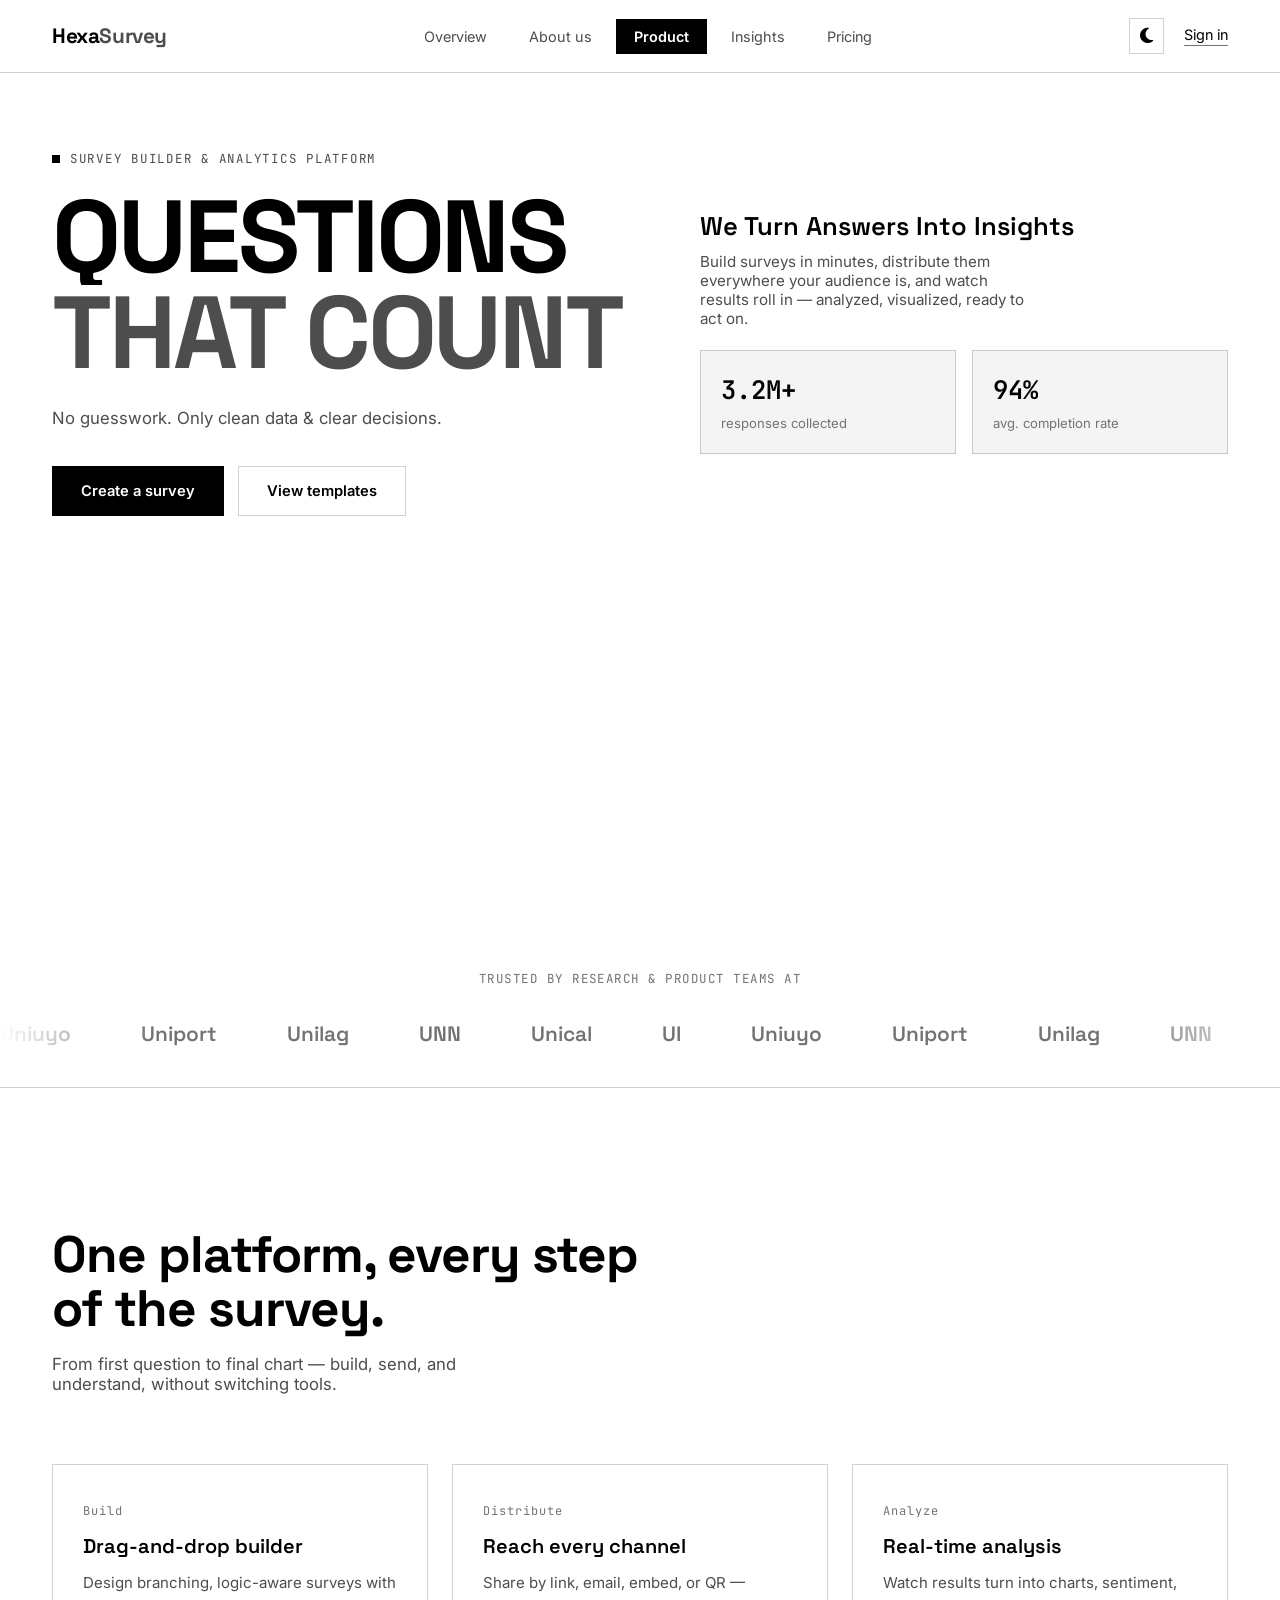
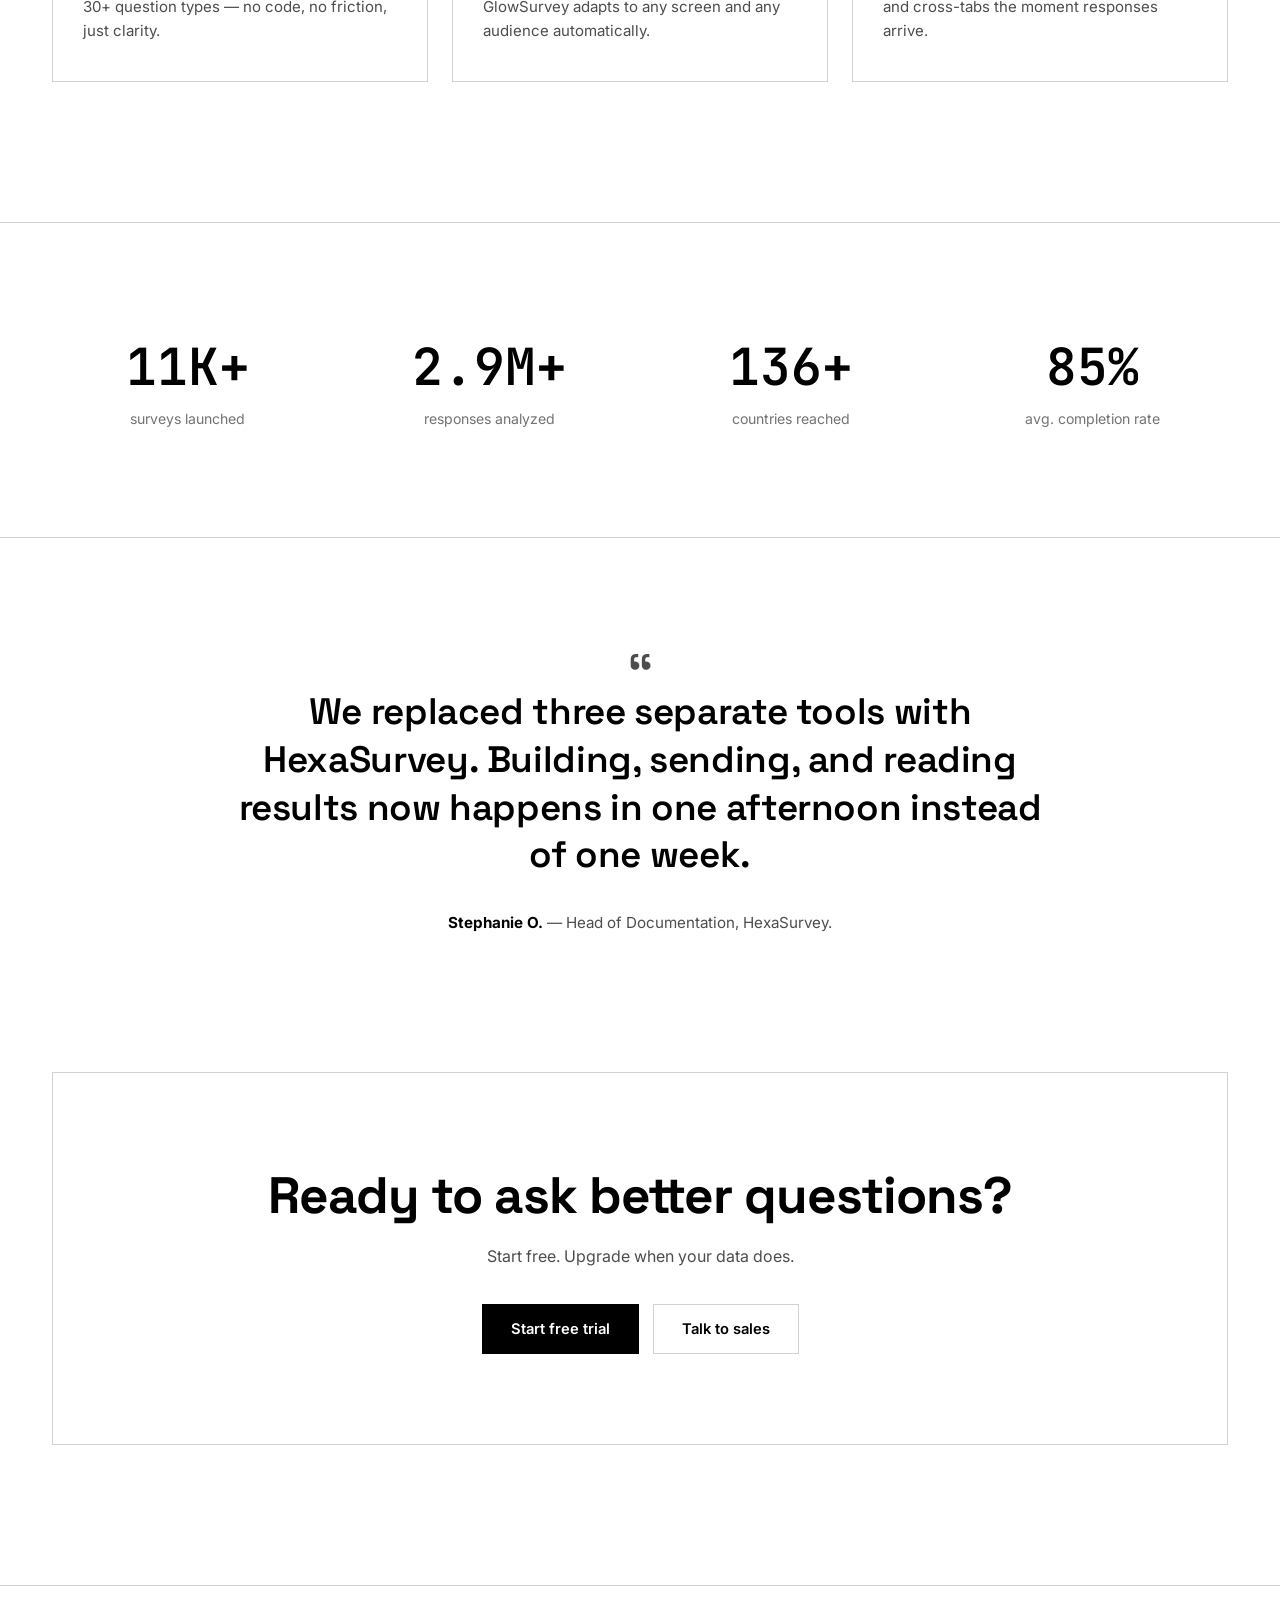
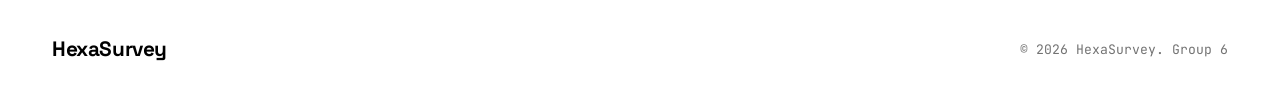
==== commit ff855b87: "." ====
--- a/index.html
+++ b/index.html
@@ -131,7 +131,7 @@
   <div class="wrap reveal reveal-scale">
     <span class="quote-mark">&ldquo;</span>
     <blockquote>We replaced three separate tools with HexaSurvey. Building, sending, and reading results now happens in one afternoon instead of one week.</blockquote>
-    <div class="testimonial-author"><strong>Stephanie O.</strong> — Head of Frontend, HexaSurvey.</div>
+    <div class="testimonial-author"><strong>Stephanie O.</strong> — Head of Documentation, HexaSurvey.</div>
   </div>
 </section>
 
@@ -153,13 +153,11 @@
 
 <script src="theme.js"></script>
 <script>
-  // this one dey handle mobile menu
   const bar = document.querySelector('.bar');
   const closeBtn = document.querySelector('.close-bar');
   const wrappedNav = document.querySelector('.wrappednav');
   const mobileLinks = document.querySelectorAll('.nav-linkss a');
 
-  // show menu when person tap the bars
   bar.addEventListener('click', () => {
     wrappedNav.classList.add('open');
   });
@@ -175,7 +173,6 @@
   });
 
 
-  // make sections show sharp sharp as person scroll reach them
   const revealEls = document.querySelectorAll('.reveal');
   const io = new IntersectionObserver((entries) => {
     entries.forEach(entry => {
@@ -187,7 +184,6 @@
   }, { threshold: 0.18, rootMargin: '0px 0px -60px 0px' });
   revealEls.forEach(el => io.observe(el));
 
-  // count the big numbers with small animation
   const counters = document.querySelectorAll('[data-count]');
   const formatNum = (n) => n >= 1000000 ? (n/1000000).toFixed(1).replace(/\.0$/,'') + 'M'
                         : n >= 1000 ? (n/1000).toFixed(0) + 'K'
@@ -200,7 +196,6 @@
       const suffix = el.dataset.suffix || '';
       const duration = 1600;
       const start = performance.now();
-      // keep updating number till e reach the target
       function tick(now){
         const progress = Math.min((now - start) / duration, 1);
         const eased = 1 - Math.pow(1 - progress, 3);
@@ -217,4 +212,4 @@
 </script>
 
 </body>
-</html>
+</html>
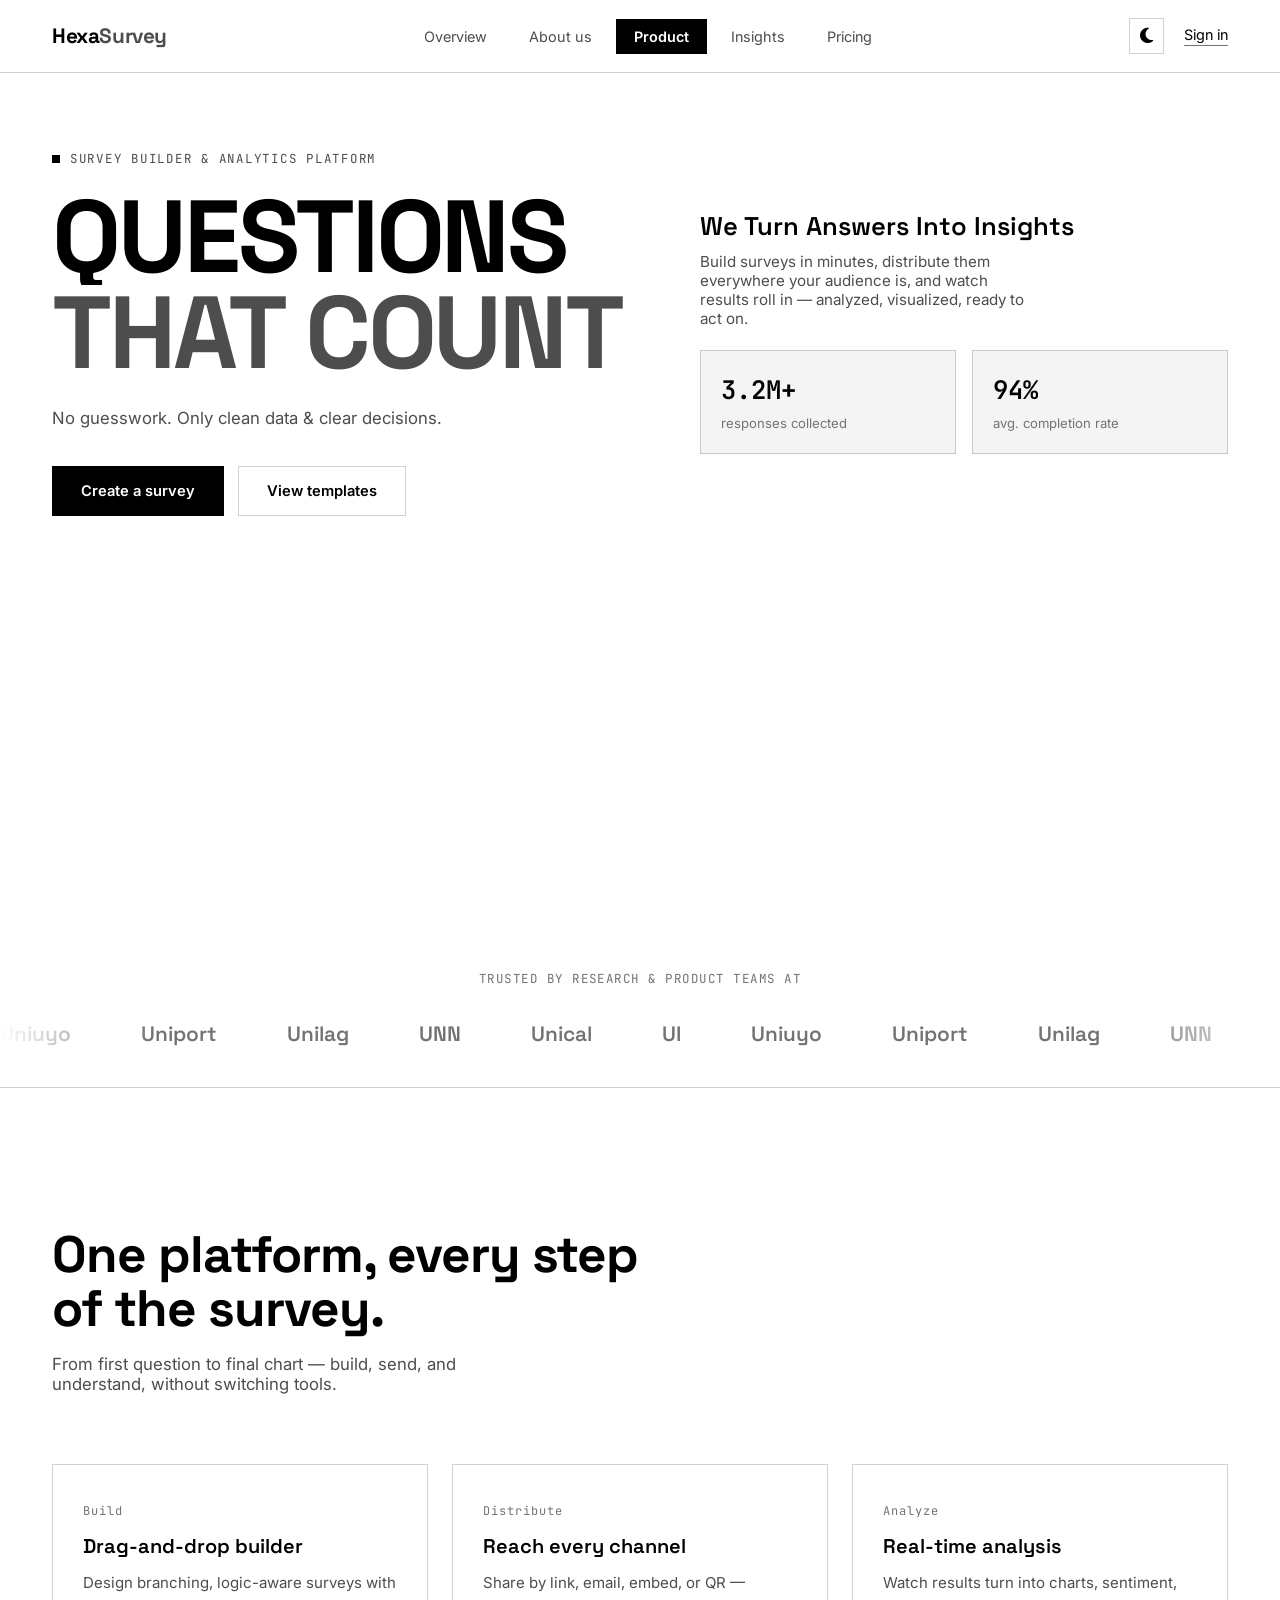
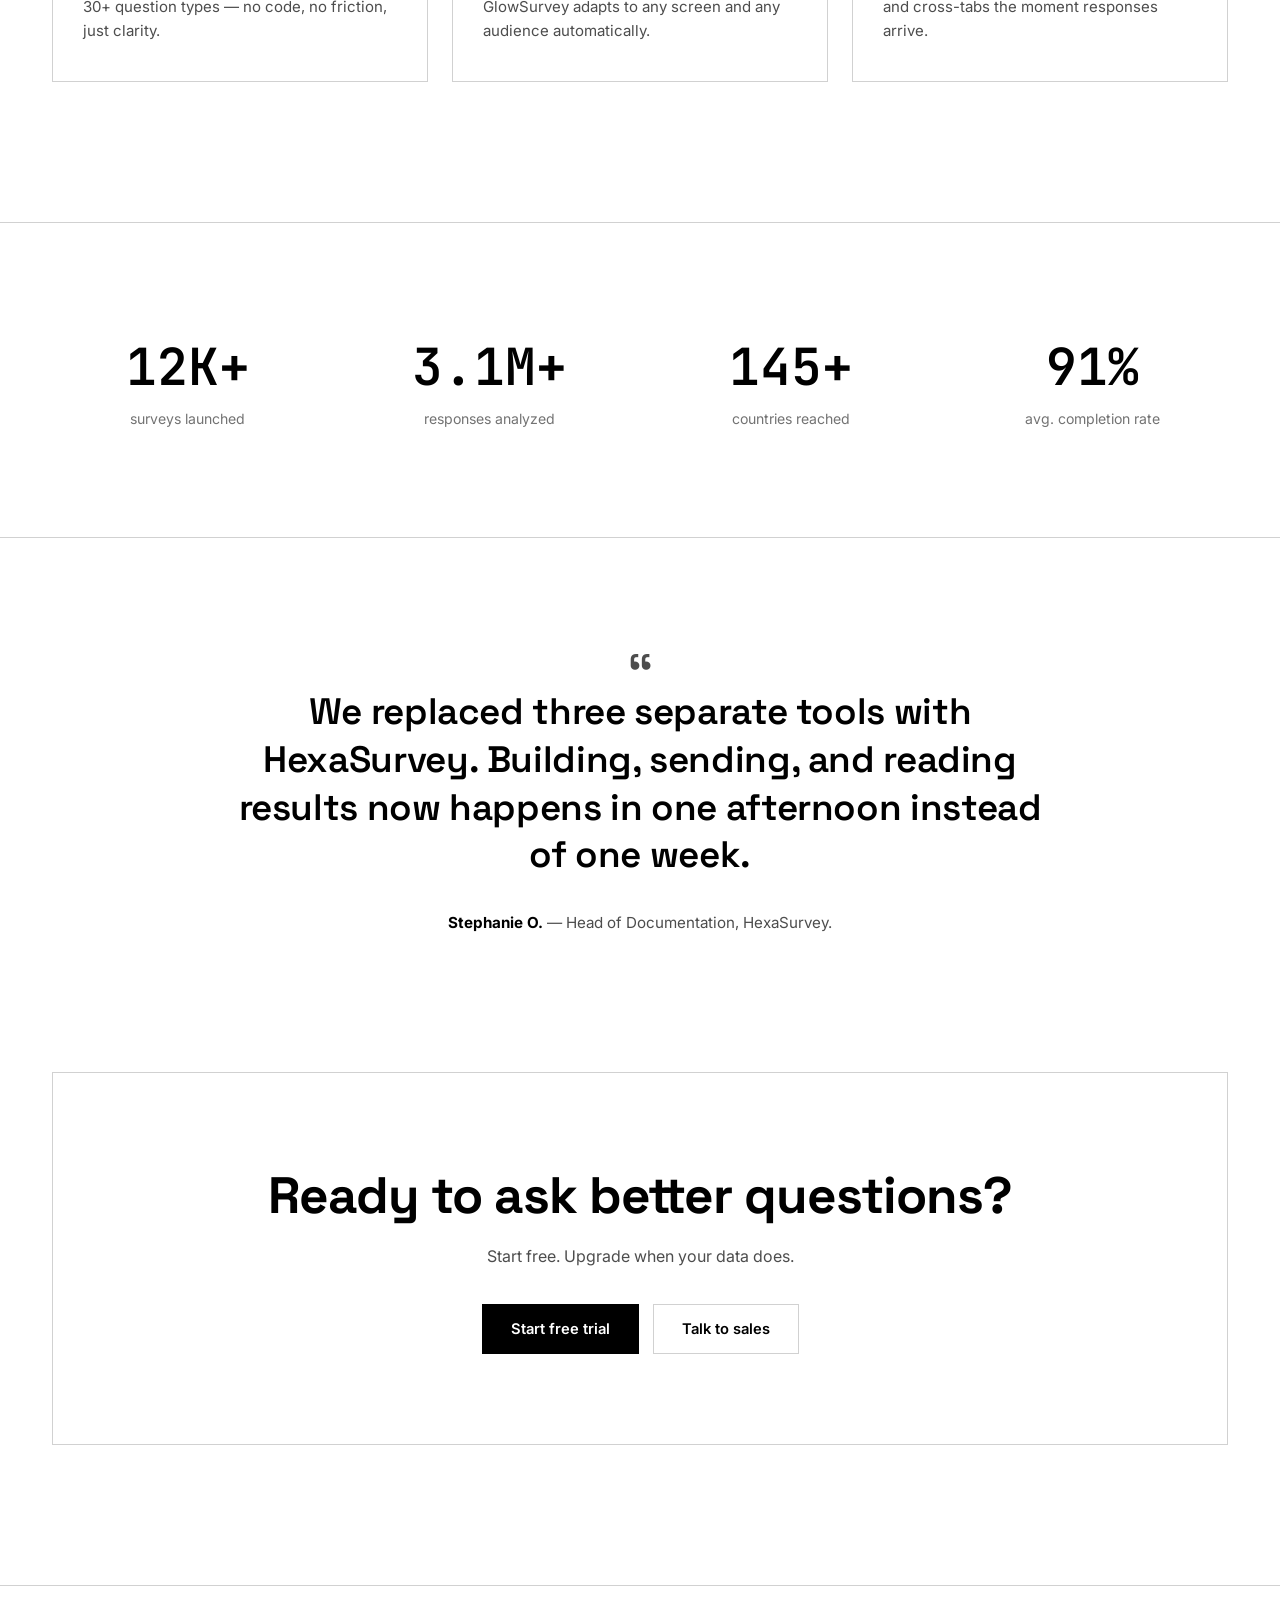
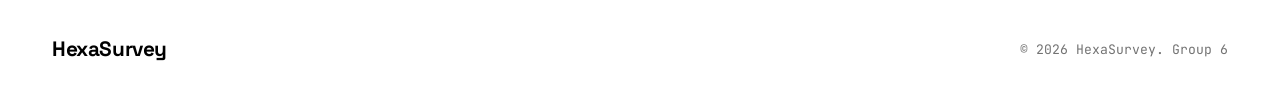
==== commit c99eadca: "Added whatsapp share link" ====
--- a/index.html
+++ b/index.html
@@ -153,11 +153,13 @@
 
 <script src="theme.js"></script>
 <script>
+  // this one dey handle mobile menu
   const bar = document.querySelector('.bar');
   const closeBtn = document.querySelector('.close-bar');
   const wrappedNav = document.querySelector('.wrappednav');
   const mobileLinks = document.querySelectorAll('.nav-linkss a');
 
+  // show menu when person tap the bars
   bar.addEventListener('click', () => {
     wrappedNav.classList.add('open');
   });
@@ -173,6 +175,7 @@
   });
 
 
+  // make sections show sharp sharp as person scroll reach them
   const revealEls = document.querySelectorAll('.reveal');
   const io = new IntersectionObserver((entries) => {
     entries.forEach(entry => {
@@ -184,6 +187,7 @@
   }, { threshold: 0.18, rootMargin: '0px 0px -60px 0px' });
   revealEls.forEach(el => io.observe(el));
 
+  // count the big numbers with small animation
   const counters = document.querySelectorAll('[data-count]');
   const formatNum = (n) => n >= 1000000 ? (n/1000000).toFixed(1).replace(/\.0$/,'') + 'M'
                         : n >= 1000 ? (n/1000).toFixed(0) + 'K'
@@ -196,6 +200,7 @@
       const suffix = el.dataset.suffix || '';
       const duration = 1600;
       const start = performance.now();
+      // keep updating number till e reach the target
       function tick(now){
         const progress = Math.min((now - start) / duration, 1);
         const eased = 1 - Math.pow(1 - progress, 3);
@@ -212,4 +217,4 @@
 </script>
 
 </body>
-</html>+</html>
